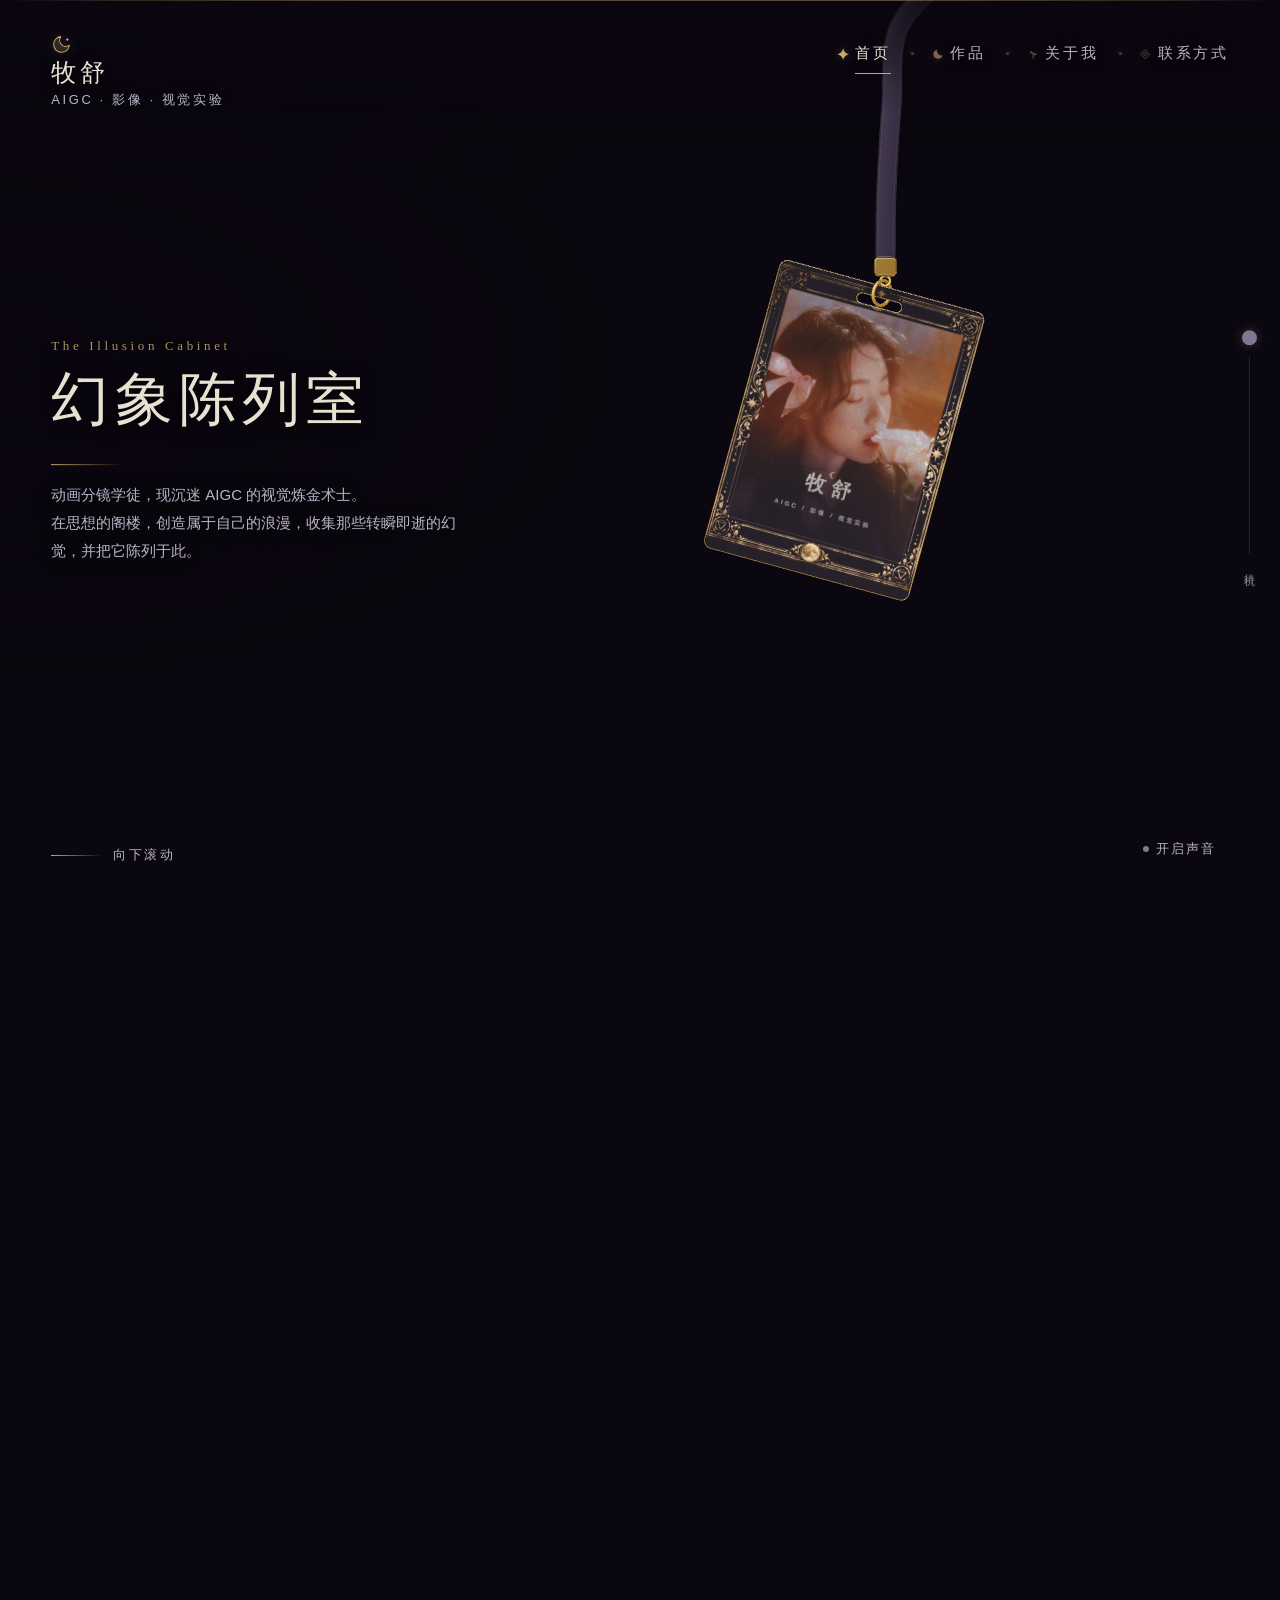
==== index.html @ 07f7e0b8 "牧舒的捕梦阁楼 · 灵感情绪版（深夜暗调）" ====
<!doctype html>
<html lang="zh-CN">
<head>
<meta charset="utf-8" />
<meta name="viewport" content="width=device-width, initial-scale=1, viewport-fit=cover" />
<title>牧舒的捕梦阁楼</title>
<meta name="description" content="牧舒的捕梦阁楼 —— AIGC / 影像 / 视觉实验。九件作品，一只夜里的风铃。" />
<meta name="theme-color" content="#0B0710" />
<meta name="color-scheme" content="dark" />

<link rel="preload" as="video" href="videos/hero/01-idle.mp4" type="video/mp4" />
<link rel="preload" as="video" href="videos/hero/02-rotating.mp4" type="video/mp4" />
<link rel="preload" as="video" href="videos/hero/03-final.mp4" type="video/mp4" />
<link rel="preload" as="image" href="assets/deck/tablecloth-v3.jpg" />

<link rel="stylesheet" href="assets/css/tokens.css" />
<link rel="stylesheet" href="assets/css/base.css" />
<link rel="stylesheet" href="assets/css/lanyard.css" />
<link rel="stylesheet" href="assets/css/hero.css" />
<link rel="stylesheet" href="assets/css/deck.css" />
</head>
<body>

<a class="skip-link" href="#deck">跳到作品</a>

<!-- ══════════════════════════════════════════════════════════
     顶栏 · 固定在所有视图之上（首页 / 作品 / 关于 / 联系 都看得见）
     ══════════════════════════════════════════════════════════ -->
<header class="masthead">
  <a class="masthead__brand" href="#hero">
    <span class="masthead__glyph" aria-hidden="true">
      <svg viewBox="0 0 24 24" width="21" height="21" fill="none" stroke="currentColor" stroke-width="1.15" stroke-linejoin="round">
        <path d="M21 12.79A9 9 0 1 1 11.21 3 7 7 0 0 0 21 12.79z" fill="currentColor" fill-opacity="0.16" />
        <path d="M18.6 4.2l.62 1.58 1.58.62-1.58.62-.62 1.58-.62-1.58-1.58-.62 1.58-.62.62-1.58z" fill="currentColor" stroke="none" />
      </svg>
    </span>
    <span class="masthead__name">牧舒</span>
    <span class="masthead__role">AIGC · 影像 · 视觉实验</span>
  </a>
  <nav class="masthead__nav" aria-label="主导航">
    <a href="#hero" aria-current="page">
      <svg class="masthead__orn" viewBox="0 0 24 24" aria-hidden="true">
        <path d="M12 2.4c.95 4.7 5 8.75 9.7 9.7-4.7.95-8.75 5-9.7 9.7-.95-4.7-5-8.75-9.7-9.7 4.7-.95 8.75-5 9.7-9.7z" fill="currentColor" />
      </svg>
      <span class="masthead__label">首页</span>
    </a>
    <a href="#deck">
      <svg class="masthead__orn" viewBox="0 0 24 24" aria-hidden="true">
        <path d="M20.6 14.3A9 9 0 0 1 9.7 3.4a9 9 0 1 0 10.9 10.9z" fill="currentColor" />
      </svg>
      <span class="masthead__label">作品</span>
    </a>
    <a href="#about">
      <svg class="masthead__orn" viewBox="0 0 24 24" fill="none" stroke="currentColor" stroke-width="1.1" stroke-linecap="round" aria-hidden="true">
        <path d="M12 21.2V9.4" />
        <path d="M12 12.6c0-2.3-1.7-3.8-3.8-4.1" />
        <path d="M12 16.2c0-2.3 1.7-3.8 3.8-4.1" />
        <circle cx="8.2" cy="8.5" r="1.7" />
        <circle cx="15.8" cy="12.1" r="1.7" />
      </svg>
      <span class="masthead__label">关于我</span>
    </a>
    <a href="#contact">
      <svg class="masthead__orn" viewBox="0 0 24 24" fill="none" stroke="currentColor" stroke-width="1.15" stroke-linejoin="round" aria-hidden="true">
        <path d="M12 3.4 20.6 12 12 20.6 3.4 12z" />
        <path d="M12 8.6 15.4 12 12 15.4 8.6 12z" />
      </svg>
      <span class="masthead__label">联系方式</span>
    </a>
  </nav>
</header>

<!-- ══════════════════════════════════════════════════════════
     视图一 · 首页（固定铺满视口）
     三段视频：idle（自动循环）→ rotating（滚轮驱动）→ final（定格）
     定格后交叉淡化进「视图二」，不再下滑。
     ══════════════════════════════════════════════════════════ -->
<div class="hero-track" data-view-hero data-hero-track>
  <section class="hero" id="hero" aria-label="午夜捕梦网">

    <!-- ── 视频层：三段素材常驻 DOM，永不卸载，靠透明度交叉淡化 ── -->
    <div class="hero__media" data-hero-media>
      <video class="hero__layer" data-layer="idle" data-idle="a"
             src="videos/hero/01-idle.mp4"
             muted playsinline preload="auto" disablepictureinpicture></video>
      <video class="hero__layer" data-layer="idle" data-idle="b"
             src="videos/hero/01-idle.mp4"
             muted playsinline preload="auto" disablepictureinpicture></video>
      <video class="hero__layer" data-layer="rotating"
             src="videos/hero/02-rotating.mp4"
             muted playsinline preload="auto" disablepictureinpicture></video>
      <video class="hero__layer" data-layer="final"
             src="videos/hero/03-final.mp4"
             muted playsinline preload="auto" disablepictureinpicture></video>
      <div class="hero__vignette" aria-hidden="true"></div>
    </div>

    <!-- ── 界面层 ── -->
    <div class="hero__ui">

      <!-- 左栏文案（对齐参考图） -->
      <div class="hero__lede">
        <p class="kicker">The Illusion Cabinet</p>
        <h1 class="hero__title">幻象陈列室</h1>
        <p class="hero__rule" aria-hidden="true"></p>
        <p class="hero__sub">
          动画分镜学徒，现沉迷 AIGC 的视觉炼金术士。<br />
          在思想的阁楼，创造属于自己的浪漫，收集那些转瞬即逝的幻觉，并把它陈列于此。
        </p>
      </div>

      <!-- 右侧工作牌：React Bits Lanyard（3D 物理摆动）挂点 -->
      <aside class="lanyard" data-hook="lanyard" aria-label="工作牌">
        <div class="lanyard__stage" data-lanyard-stage></div>
        <div class="lanyard__fallback" data-lanyard-fallback>
          <span class="lanyard__cord" aria-hidden="true"></span>
          <div class="lanyard__card">
            <span class="lanyard__corner lanyard__corner--tl" aria-hidden="true"></span>
            <span class="lanyard__corner lanyard__corner--tr" aria-hidden="true"></span>
            <span class="lanyard__corner lanyard__corner--bl" aria-hidden="true"></span>
            <span class="lanyard__corner lanyard__corner--br" aria-hidden="true"></span>
            <img class="lanyard__photo" src="assets/lanyard/portrait.jpg" alt="牧舒 · 工作牌" />
            <span class="lanyard__badge" aria-hidden="true">☾</span>
            <span class="lanyard__name">牧舒</span>
            <span class="lanyard__role">AIGC / 影像 / 视觉实验</span>
            <span class="lanyard__no" aria-hidden="true">No. 01</span>
          </div>
        </div>
      </aside>

      <!-- 声音开关（默认静音，点击后才发声） -->
      <button class="sound" id="soundToggle" type="button" aria-pressed="false" data-sound>
        <span class="sound__dot" aria-hidden="true"></span>
        <span class="sound__label">开启声音</span>
      </button>

      <!-- 月相进度条：代替普通滚动进度条 -->
      <div class="phase" data-phase-wrap aria-hidden="true">
        <span class="phase__moon" data-phase-moon></span>
        <span class="phase__track"><span class="phase__fill" data-phase-fill></span></span>
        <span class="phase__caption" data-phase-caption>待机</span>
      </div>

      <p class="scroll-cue" data-scroll-cue>
        <span class="scroll-cue__line" aria-hidden="true"></span>
        <span class="scroll-cue__text">向下滚动</span>
      </p>
    </div>
  </section>
</div>

<!-- ══════════════════════════════════════════════════════════
     视图二 · 站点（作品 / 关于 / 联系）
     首页交叉淡化退出后，这里接管滚动；滚轮上滑回不到首页。
     ══════════════════════════════════════════════════════════ -->
<div class="siteview" data-view-site id="siteview">

  <!-- 站点的固定背景：占卜桌布（白金紫）浮在视口最底部，滚动时不跟着走 -->
  <div class="siteview__cloth" aria-hidden="true"></div>

  <!-- 作品区 · 塔罗牌阵 The Tarot Deck -->
  <section class="deck" id="deck" data-hook="tarot-deck">
    <header class="deck__head">
      <p class="kicker">The Tarot Deck</p>
      <h2 class="deck__title">九张牌</h2>
      <p class="deck__lede">
        九件作品，九张牌。点开任意一张，它会翻到正面，全屏放映，旁边是它的来历。
      </p>
    </header>
    <div class="deck__grid" data-deck-grid>
      <p class="deck__loading">正在铺牌…</p>
    </div>
  </section>

  <!-- 关于 / 联系 -->
  <section class="page" id="about">
    <header class="page__head">
      <p class="kicker">03 / About</p>
      <h2 class="page__title">关于我</h2>
      <p class="page__lede">
        我是刘昶红，可以叫我牧舒。动画专业出身，教过一年幼儿园，现在把大部分时间花在 AI 上——尝试使用 AI，表现自己的情绪。
      </p>
    </header>

    <div class="doc">
      <section class="doc__sec">
        <h3 class="doc__h">我在做什么</h3>
        <div class="work">
          <p class="work__title">AI 动画 / 影像</p>
          <p>这个作品集里的九件作品，全部由 AI 生成——写脚本、生成画面、配音、剪辑，都是兴趣之作。写代码、做设计、剪片子，都是自己动手。</p>
        </div>
        <div class="work">
          <p class="work__title">幼教 / 讲故事的</p>
          <p>2025 年 9 月到 2026 年 6 月，在潮州市兰英第一幼儿园见习带班。《笔的三千年演化》就来自那段时间——给小朋友讲《毛笔发展史》时讲着讲着跑偏的那个脑洞。</p>
        </div>
      </section>

      <section class="doc__sec">
        <h3 class="doc__h">一些信条</h3>
        <blockquote class="quote">没有情绪的画面，就像没有灵魂的躯壳。</blockquote>
        <blockquote class="quote">迷恋繁复的细节，现在学着怎么「留白」。</blockquote>
        <blockquote class="quote">像熬魔药一样去孵化想法，像切吐司一样利落地交付。</blockquote>
      </section>

      <section class="doc__sec">
        <h3 class="doc__h">经历</h3>
        <ul class="tl">
          <li>
            <span class="tl__when">2025.09 — 2026.06</span>
            <span class="tl__what">潮州市兰英第一幼儿园 · 见习教师</span>
            <p>带班、备课、做教具；也是《笔的三千年演化》那个脑洞的来源。</p>
          </li>
          <li>
            <span class="tl__when">2024.06 — 至今</span>
            <span class="tl__what">自由创作 · AI 动画 / 影像 / 网页</span>
            <p>用 AI 做动画、影像和网页，这个作品集里的九件作品都是这么来的。</p>
          </li>
          <li>
            <span class="tl__when">2022.10 — 2022.11</span>
            <span class="tl__what">树华美术 · 助教</span>
            <p>带少儿绘画课，第一次意识到「讲清楚」比「画漂亮」难。</p>
          </li>
          <li>
            <span class="tl__when">2020.09 — 2024.06</span>
            <span class="tl__what">广东技术师范大学 · 戏剧与影视学类（动画）本科</span>
            <p>主修剧本与分镜，专业排名前 2%，连续三年奖学金。</p>
          </li>
        </ul>
      </section>

      <section class="doc__sec">
        <h3 class="doc__h">做过的东西</h3>
        <div class="work">
          <p class="work__title">广东传统文化动漫文创项目</p>
          <p>3D 建模 + IP 形象 + 营销方案，从传统纹样一路做到可落地的角色 IP。</p>
        </div>
        <div class="work">
          <p class="work__title">基于深度学习的医疗辅助诊断系统 · UI/UX</p>
          <p>与中山大学眼科医院合作，负责界面与交互设计。获互联网+ 院赛一等奖、校赛金奖、省赛铜奖。</p>
        </div>
      </section>

      <section class="doc__sec">
        <h3 class="doc__h">工具箱</h3>
        <div class="kit">
          <p><b>日常</b> Ps / Ae / Ai / Pr · AI 工具全链路 · 脚本 → 素材 → 剪辑</p>
          <p><b>偶尔</b> Blender · Zbrush · Figma / HTML / CSS</p>
          <p><b>不想承认</b> 灵感来得比我快 · 字体排版 · 咖啡</p>
        </div>
      </section>

      <section class="doc__sec">
        <h3 class="doc__h">证书</h3>
        <p class="doc__p">大学英语四级 · 普通话二级甲等 · 高中美术教师资格证 · C2 驾照 · 志愿服务 104 小时 · 去过 20+ 城市</p>
      </section>
    </div>
  </section>

  <section class="page page--contact" id="contact">
    <header class="page__head">
      <p class="kicker">04 / Contact</p>
      <h2 class="page__title">联系方式</h2>
      <p class="page__lede">有想法、有预算、或者只是想聊聊，都欢迎来信。</p>
    </header>

    <div class="page__cols">
      <div class="page__col">
        <h3>直接联系</h3>
        <p class="contact-line"><b>邮箱</b> <a href="mailto:1034136944@qq.com">1034136944@qq.com</a></p>
        <p class="contact-note">一般 48 小时内回复。</p>
        <p class="contact-line"><b>电话 / 微信</b> 181 **** 4430</p>
        <p class="contact-note">号码打码了——需要的话先邮件或抖音私信我，收到就回。</p>
        <p class="contact-line"><b>所在地</b> 广东 · 潮州 · 可远程，也可当面聊。</p>
      </div>
      <div class="page__col">
        <h3>平台上</h3>
        <div class="qr-row">
          <div class="qr" data-qr tabindex="0" role="button" aria-label="抖音二维码，悬停或点击显示">
            <span class="qr__mark">抖音</span>
            <span class="qr__hint">悬停显示二维码</span>
            <img class="qr__img" src="assets/contact/douyin-qr.jpg" alt="牧舒的抖音二维码" width="844" height="844" />
          </div>
          <p class="qr-row__text">抖音号 <b>62401711439</b><br />私信和邮件都会回。</p>
        </div>
        <h3>可以接的</h3>
        <p>AI 动画 / 影像 · 品牌视觉（标识 / 包装 / 周边）· 网页设计与实现 · 画册与杂志排版 · 交互实验</p>
      </div>
      <div class="page__col">
        <h3>占卜前想知道的</h3>
        <p>你的故事是讲给谁听的？有没有喜欢的参考（或绝对不想看到的雷区）？以及，你的时间和预算范围。</p>
        <h3>常见问题</h3>
        <p>「太小众 / 没人懂怎么办？」——没关系，我做过幼师，最擅长听懂奇奇怪怪的想法。</p>
        <p>「为什么你的作品风格跨度这么大？」——因为我的灵感像个杂货铺。从传统国风到 Y2K 赛博，我都想试试看。不过别担心，它们最后都会被我收进同一个月亮口袋里。</p>
      </div>
    </div>
  </section>

  <footer class="foot">
    <p class="foot__sign">牧舒的捕梦阁楼</p>
    <p class="foot__note">本作品集内的九件作品全部由 AI 生成 / 辅助生成。</p>
  </footer>
</div>

<!-- ══════════════════════════════════════════════════════════
     灯箱：点开卡牌后全屏放映 + 作品档案，装饰全部退场
     ══════════════════════════════════════════════════════════ -->
<div class="lightbox" data-lightbox hidden>
  <button class="lightbox__close" type="button" data-lightbox-close aria-label="关闭">✕</button>
  <figure class="lightbox__stage">
    <div class="lightbox__screen">
      <video class="lightbox__video" data-lightbox-video playsinline controls></video>
    </div>
    <div class="lightbox__info">
      <figcaption class="lightbox__caption">
        <span class="lightbox__no" data-lightbox-no></span>
        <span class="lightbox__name" data-lightbox-name></span>
        <span class="lightbox__meta" data-lightbox-meta></span>
      </figcaption>
      <p class="lightbox__lead" data-lightbox-lead></p>
      <div class="lightbox__detail" data-lightbox-detail></div>
    </div>
  </figure>
</div>

<!-- 数据与脚本 -->
<script src="assets/vendor/three.min.js"></script>
<script src="assets/js/config.js"></script>
<script src="assets/js/works.js"></script>
<script src="assets/js/views.js"></script>
<script src="assets/js/hero.js"></script>
<script src="assets/js/lanyard.js"></script>
<script src="assets/js/deck.js"></script>
<script src="assets/js/main.js"></script>
</body>
</html>
---- assets/css/tokens.css ----
/* ═══════════════════════════════════════════════════════════════
   午夜暗室 · 设计令牌
   来源：whimsigoth-portfolio.md §一 视觉系统
   改颜色 / 字体 / 节奏，只需要动这一个文件
   ═══════════════════════════════════════════════════════════════ */

:root {
  /* ── 基底 ───────────────────────────────────────────── */
  --ink-900: #0B0710;   /* 午夜紫黑 · 全站底色 */
  --ink-850: #120C19;   /* 过渡用深紫 */
  --ink-800: #1A1020;   /* 天鹅绒紫 · 卡片 / 分区底 */
  --ink-700: #241631;   /* 天鹅绒紫（提亮） */
  --ink-moss: #1F2A22;  /* 苔绿 · 首页渐变副色 */
  --ink-wine: #3A1220;  /* 酒红 · 占卜桌布 */

  /* ── 文字 ───────────────────────────────────────────── */
  --text-100: #E8E0D0; /* 月光米白 · 主文字 */
  --text-300: #B9B3C9; /* 银灰 · 次文字 / 描边 */
  --text-500: #7E7891; /* 更暗的银灰 · 辅助 */

  /* ── 装饰 ───────────────────────────────────────────── */
  --gold: #C9A86A;      /* 暗金 · 线稿 / 边框 */
  --gold-dim: rgba(201, 168, 106, 0.28);
  --amethyst: #8C7AC0;  /* 低饱和紫水晶 · 唯一点缀（禁荧光紫） */
  --amethyst-dim: rgba(140, 122, 192, 0.22);

  /* ── 字体 ───────────────────────────────────────────── */
  --font-display: "Optima", "Iowan Old Style", "Palatino Linotype",
                  "Source Han Serif SC", "Noto Serif SC", "Songti SC",
                  "STSong", Georgia, serif;
  --font-body: "Inter", -apple-system, "Segoe UI", "PingFang SC",
               "Microsoft YaHei", "Hiragino Sans GB", sans-serif;
  --font-num: "Cormorant Garamond", "Times New Roman", "Songti SC", serif;

  /* ── 导航专用字体（复古宋体） ─────────────────────────────
     优先「霞鹜文楷」（装了就自动生效），本机没有就退到
     华文中宋 → 宋体这一类明朝体，避开现代网页的无衬线感。
     换机器也不怕：Windows 有宋体，macOS 有 Songti SC，
     Linux 有 Noto Serif SC / Source Han Serif。 */
  --font-nav: "LXGW WenKai", "霞鹜文楷", "LXGW WenKai Screen",
              "STZhongsong", "华文中宋", "FandolSong", "Source Han Serif SC",
              "Noto Serif SC", "STSong", "华文宋体", "Songti SC",
              "SimSun", "宋体", serif;

  /* ── 节奏 ───────────────────────────────────────────── */
  --step--1: 0.8125rem;
  --step-0: 0.9375rem;
  --step-1: 1.0625rem;
  --step-2: 1.375rem;
  --step-3: 2rem;
  --step-4: 3rem;

  --gutter: clamp(1.25rem, 4vw, 3.5rem);
  --measure: 62ch;

  /* ── 动效 ───────────────────────────────────────────── */
  --ease-out: cubic-bezier(0.16, 0.84, 0.44, 1);
  --ease-soft: cubic-bezier(0.4, 0, 0.2, 1);
  --dur-slow: 0.4s;   /* 烛光提亮 */
  --dur-mid: 0.25s;
  --dur-fast: 0.15s;

  /* ── 层级 ───────────────────────────────────────────── */
  --z-media: 0;
  --z-ui: 10;
  --z-deck: 20;
  --z-hero: 25;        /* 首页固定层（压住站点层） */
  --z-masthead: 40;    /* 顶栏（压住所有视图） */
  --z-lightbox: 60;
}

/* 减少动效偏好：把所有过渡压到接近 0 */
@media (prefers-reduced-motion: reduce) {
  :root {
    --dur-slow: 0.01s;
    --dur-mid: 0.01s;
    --dur-fast: 0.01s;
  }
}
---- assets/css/base.css ----
/* ═══════════════════════════════════════════════════════════════
   基础层：重置 · 版式 · 通用组件
   ═══════════════════════════════════════════════════════════════ */

*, *::before, *::after { box-sizing: border-box; }

html {
  scroll-behavior: auto;           /* 滚动由脚本接管，别让浏览器再插一脚 */
  background: var(--ink-900);
}

body {
  margin: 0;
  min-height: 100vh;
  font-family: var(--font-body);
  font-size: var(--step-0);
  line-height: 1.72;
  color: var(--text-100);
  background:
    radial-gradient(120% 80% at 18% 8%,  rgba(31, 42, 34, 0.55) 0%, transparent 58%),
    radial-gradient(90% 70% at 82% 92%,  rgba(58, 18, 32, 0.42) 0%, transparent 62%),
    linear-gradient(168deg, var(--ink-900) 0%, #0d0a15 46%, var(--ink-moss) 100%);
  background-attachment: fixed;
  -webkit-font-smoothing: antialiased;
  text-rendering: optimizeLegibility;
  overflow-x: hidden;
}

/* 隐藏默认滚动条，但保留滚动能力 */
html { scrollbar-width: none; -ms-overflow-style: none; }
html::-webkit-scrollbar { width: 0; height: 0; }

/* ── 视图切换：首页视图锁住页面滚动 ──────────────────────
   首页是固定的全屏视频层，滚轮不滚页面，而是喂给视频进度；
   进入站点视图后解锁，页面恢复正常滚动。 */
html.is-view-hero { overflow: hidden; }

/* ── 视图二：站点层（作品 / 关于 / 联系） ──────────────── */
.siteview {
  position: relative;
  z-index: var(--z-deck);
  opacity: 0;
  visibility: visible;
  pointer-events: none;
  transition:
    opacity var(--view-fade, 900ms) var(--ease-soft),
    visibility 0s linear var(--view-fade, 900ms);
}
.siteview.is-visible {
  opacity: 1;
  pointer-events: auto;
  transition:
    opacity var(--view-fade, 900ms) var(--ease-soft),
    visibility 0s linear 0s;
}

/* ── 站点层背景：占卜桌布（固定在视口底部，滚动时不跟着走） ──
   作品 / 关于我 / 联系方式 三页共用这一张桌布。

   为什么 position:fixed 仍然是「相对视口」：
   .siteview 只做了 opacity 淡入（没有 transform / filter / perspective），
   所以不会生成包含块，fixed 子元素照旧钉在视口上。

   为什么 z-index 0 就够：
   .deck / .page / .foot 都是 position:relative + z-index:20（--z-deck），
   天然盖在这张 z-index:0 的桌布上面。 */
.siteview__cloth {
  position: fixed;
  left: 0; right: 0; bottom: 0;
  height: 100vh;
  z-index: 0;
  pointer-events: none;
  background: url("../deck/tablecloth-v3.jpg") center bottom / 100% auto no-repeat;
  opacity: 0.30;
}
/* 遮罩：上缘淡出融进页面底色，中段留出桌布，下缘压暗保住页脚可读性 */
.siteview__cloth::after {
  content: "";
  position: absolute;
  inset: 0;
  background: linear-gradient(to bottom,
    rgba(11, 7, 16, 0.96) 0%,
    rgba(11, 7, 16, 0.52) 22%,
    rgba(11, 7, 16, 0.62) 62%,
    rgba(11, 7, 16, 0.92) 100%);
}
/* 窄屏：桌布铺满高度（居中裁切），不然只剩窄窄一条 */
@media (max-width: 760px) {
  .siteview__cloth {
    background-size: auto 100%;
    opacity: 0.26;
  }
}

h1, h2, h3, h4 {
  font-family: var(--font-display);
  font-weight: 500;
  line-height: 1.25;
  letter-spacing: 0.01em;
  margin: 0;
}

p { margin: 0 0 1em; }
p:last-child { margin-bottom: 0; }

a { color: var(--text-100); text-decoration: none; }
img, video { display: block; max-width: 100%; }
button { font: inherit; color: inherit; }

::selection { background: var(--amethyst); color: var(--ink-900); }

:focus-visible {
  outline: 1px solid var(--gold);
  outline-offset: 3px;
}

.skip-link {
  position: fixed;
  top: -100px; left: 1rem;
  z-index: 100;
  padding: 0.6rem 1rem;
  background: var(--ink-800);
  border: 1px solid var(--gold-dim);
  color: var(--text-100);
  transition: top var(--dur-mid) var(--ease-out);
}
.skip-link:focus { top: 1rem; }

/* ── 小字标签 ─────────────────────────────────────────── */
.kicker {
  margin: 0 0 0.9em;
  font-family: var(--font-num);
  font-size: var(--step--1);
  letter-spacing: 0.34em;
  text-transform: uppercase;
  color: var(--gold);
  opacity: 0.85;
}

/* ── 通用页面段落（关于 / 联系） ───────────────────────── */
.page {
  position: relative;
  z-index: var(--z-deck);
  padding: clamp(4rem, 10vw, 8rem) var(--gutter);
  border-top: 1px solid var(--gold-dim);
  scroll-margin-top: 4.5rem;
}

.page__head { max-width: 46rem; margin-bottom: clamp(2rem, 5vw, 3.5rem); }
.page__title { font-size: var(--step-3); margin-bottom: 0.5em; }
.page__lede {
  font-size: var(--step-1);
  color: var(--text-300);
  max-width: var(--measure);
}

/* ═══════════════════════════════════════════════════════════════
   单栏文档流（关于 / 联系方式）
   结构沿用 vault 里 Obsidian 原版的「单栏 + 分隔线 + 卡片」，
   配色仍然是午夜暗室这一套（暗金 / 天鹅绒紫 / 月光米白）。
   ═══════════════════════════════════════════════════════════════ */
.doc { max-width: 52rem; }

.doc__sec + .doc__sec {
  margin-top: clamp(2.4rem, 6vw, 3.4rem);
  padding-top: clamp(2.4rem, 6vw, 3.4rem);
  border-top: 1px solid var(--gold-dim);
}
.doc__h {
  font-size: var(--step-2);
  color: var(--text-100);
  letter-spacing: 0.05em;
  margin-bottom: 1.1em;
}
.doc__p { color: var(--text-300); max-width: var(--measure); }

/* 信息卡：左边一道暗金，底色微微提亮 */
.work {
  margin: 0 0 1rem;
  padding: 1.05rem 1.35rem 1.1rem;
  background: linear-gradient(135deg, rgba(36, 22, 49, 0.7), rgba(26, 16, 32, 0.24));
  border: 1px solid rgba(201, 168, 106, 0.15);
  border-left: 2px solid var(--gold);
  border-radius: 4px 14px 14px 4px;
  transition:
    border-color var(--dur-mid) var(--ease-out),
    transform var(--dur-mid) var(--ease-out);
}
.work:hover {
  border-color: rgba(201, 168, 106, 0.32);
  transform: translateY(-2px);
}
.work__title {
  font-family: var(--font-display);
  font-size: var(--step-1);
  color: var(--text-100);
  margin-bottom: 0.45em;
}
.work p { color: var(--text-300); max-width: var(--measure); }

/* 引语：左侧一道紫水晶竖线 + 渐隐底 */
.quote {
  margin: 0 0 0.9rem;
  padding: 0.2rem 0 0.2rem 1.15rem;
  border-left: 2px solid var(--amethyst);
  background: linear-gradient(90deg, rgba(140, 122, 192, 0.1), transparent 72%);
  border-radius: 0 12px 12px 0;
  font-family: var(--font-display);
  font-size: var(--step-1);
  line-height: 1.8;
  color: var(--text-100);
}

/* 时间线 */
.tl { list-style: none; margin: 0; padding: 0; }
.tl li {
  position: relative;
  padding: 0 0 1.3rem 1.55rem;
  border-left: 1px solid var(--gold-dim);
}
.tl li:last-child { border-left-color: transparent; padding-bottom: 0; }
.tl li::before {
  content: "";
  position: absolute;
  left: -4.5px;
  top: 0.6em;
  width: 8px;
  height: 8px;
  border-radius: 50%;
  background: var(--gold);
  box-shadow: 0 0 10px rgba(201, 168, 106, 0.55);
}
.tl__when {
  display: block;
  font-family: var(--font-num);
  font-size: var(--step--1);
  letter-spacing: 0.14em;
  color: var(--gold);
}
.tl__what {
  display: block;
  margin-top: 0.15em;
  font-size: var(--step-1);
  color: var(--text-100);
}
.tl p { margin: 0.35em 0 0; color: var(--text-300); max-width: var(--measure); }

/* 工具箱 */
.kit { display: grid; gap: 0.5rem; }
.kit p { margin: 0; color: var(--text-300); font-size: var(--step--1); }
.kit b {
  display: inline-block;
  min-width: 4.6em;
  margin-right: 0.7em;
  color: var(--amethyst);
  font-weight: 500;
}

/* ═══════════════════════════════════════════════════════════════
   联系方式：紧凑三栏（旧版布局）
   自适应两/三栏 + 暗金小标题，密度高，一屏就能看完。
   ═══════════════════════════════════════════════════════════════ */
.page__cols {
  display: grid;
  gap: clamp(1.75rem, 4vw, 3.5rem);
  grid-template-columns: repeat(auto-fit, minmax(15rem, 1fr));
  max-width: 76rem;
}
.page__col h3 {
  font-size: var(--step-1);
  color: var(--gold);
  margin-bottom: 0.7em;
  padding-bottom: 0.45em;
  border-bottom: 1px solid var(--gold-dim);
}
.page__col h3 + h3 { margin-top: 1.8em; }
.page__col p { color: var(--text-300); max-width: var(--measure); }

.contact-note {
  margin: -0.4em 0 1.1em;
  color: var(--text-500);
  font-size: var(--step--1);
}
.contact-line { margin-bottom: 0.9em; }
.contact-line b {
  display: inline-block;
  min-width: 6.2em;
  color: var(--gold);
  font-weight: 500;
}
.contact-line a { border-bottom: 1px solid var(--gold-dim); transition: border-color var(--dur-fast); }
.contact-line a:hover { border-bottom-color: var(--gold); }

/* 抖音二维码贴着抖音号排，省地方 */
.qr-row {
  display: flex;
  align-items: center;
  gap: 1rem;
  margin: 0 0 1.2em;
}
.qr-row__text {
  margin: 0;
  color: var(--text-300);
  font-size: var(--step--1);
  line-height: 1.8;
}
.qr-row__text b { color: var(--gold); font-weight: 500; }
.page--contact .qr { width: clamp(6.5rem, 13vw, 8rem); margin: 0; }

/* ── 抖音二维码（悬停显示） ────────────────────────────── */
.qr {
  position: relative;
  display: inline-grid;
  place-items: center;
  width: clamp(8.5rem, 16vw, 11rem);
  aspect-ratio: 1;
  margin: 0 0 1.1rem;
  border: 1px solid var(--gold-dim);
  border-radius: 16px;
  background:
    radial-gradient(circle at 50% 42%, rgba(201, 168, 106, 0.12), transparent 68%),
    var(--ink-800);
  color: var(--text-300);
  cursor: pointer;
  overflow: hidden;
  transition:
    border-color var(--dur-mid) var(--ease-out),
    box-shadow var(--dur-mid) var(--ease-out),
    transform var(--dur-mid) var(--ease-out);
}
.qr:hover, .qr:focus-visible, .qr.is-open {
  border-color: var(--gold);
  transform: scale(1.03);
  box-shadow:
    0 18px 44px -22px rgba(0, 0, 0, 0.9),
    0 0 26px -12px rgba(201, 168, 106, 0.55);
}
.qr__mark {
  font-family: var(--font-display);
  font-size: var(--step-1);
  letter-spacing: 0.3em;
  text-indent: 0.3em;
  color: var(--gold);
  transition: opacity var(--dur-mid) var(--ease-out);
}
.qr__hint {
  position: absolute;
  bottom: 0.7rem;
  font-size: 0.68rem;
  letter-spacing: 0.16em;
  color: var(--text-500);
  transition: opacity var(--dur-mid) var(--ease-out);
}
.qr__img {
  position: absolute;
  inset: 0;
  width: 100%;
  height: 100%;
  object-fit: cover;
  border-radius: 15px;
  opacity: 0;
  transform: scale(0.92);
  box-shadow: 0 0 0 1px rgba(201, 168, 106, 0.4), 0 10px 30px -12px rgba(0, 0, 0, 0.9);
  transition:
    opacity var(--dur-mid) var(--ease-out),
    transform var(--dur-mid) var(--ease-out);
}
.qr:hover .qr__img, .qr:focus-visible .qr__img, .qr.is-open .qr__img {
  opacity: 1;
  transform: scale(1);
}
.qr:hover .qr__mark, .qr:focus-visible .qr__mark, .qr.is-open .qr__mark,
.qr:hover .qr__hint, .qr:focus-visible .qr__hint, .qr.is-open .qr__hint {
  opacity: 0;
}
/* 触屏没有 hover，直接常显 */
@media (hover: none) {
  .qr__img { opacity: 1; transform: none; }
  .qr__mark, .qr__hint { opacity: 0; }
}

/* ── 页脚 ─────────────────────────────────────────────── */
.foot {
  position: relative;
  z-index: var(--z-deck);
  padding: 3rem var(--gutter) 4rem;
  border-top: 1px solid var(--gold-dim);
  color: var(--text-500);
  font-size: var(--step--1);
}
.foot__sign {
  font-family: var(--font-display);
  letter-spacing: 0.2em;
  color: var(--text-300);
}

@media (max-width: 640px) {
  .doc { max-width: none; }
  .page__cols { grid-template-columns: 1fr; }
  .qr { width: clamp(7.5rem, 40vw, 9.5rem); }
  .page--contact .qr { width: clamp(7rem, 34vw, 9rem); }
}
---- assets/css/lanyard.css ----
/* ═══════════════════════════════════════════════════════════════
   Lanyard 组件样式（来自 React Bits 原组件）
   ═══════════════════════════════════════════════════════════════ */

.lanyard {
  position: relative;
  width: 100%;
  height: 100%;
  overflow: hidden;
}

.lanyard-canvas {
  display: block;
  width: 100%;
  height: 100%;
}
---- assets/css/hero.css ----
/* ═══════════════════════════════════════════════════════════════
   首页 · 午夜捕梦网
   视频铺满视口（object-fit: cover），UI 只占角落，不压画面中心
   首页是「视图一」：固定铺满视口的全屏层，退场时交叉淡化。
   ═══════════════════════════════════════════════════════════════ */

/* ── 视图一：固定全屏层 ─────────────────────────────────── */
.hero-track {
  position: fixed;
  inset: 0;
  z-index: var(--z-hero);
  opacity: 1;
  visibility: visible;
  transition:
    opacity var(--view-fade, 900ms) var(--ease-soft),
    visibility 0s linear 0s;
}
/* 退出：淡出的同时，visibility 延后到淡化结束再关掉 */
.hero-track.is-leaving {
  opacity: 0;
  visibility: hidden;
  pointer-events: none;
  transition:
    opacity var(--view-fade, 900ms) var(--ease-soft),
    visibility 0s linear var(--view-fade, 900ms);
}

.hero {
  position: absolute;
  inset: 0;
  overflow: hidden;
  background: var(--ink-900);
}

/* ── 视频层 ───────────────────────────────────────────── */
.hero__media {
  position: absolute;
  inset: 0;
  z-index: var(--z-media);
}

.hero__layer {
  position: absolute;
  inset: 0;
  width: 100%;
  height: 100%;
  object-fit: cover;          /* 铺满视口，不拉伸 */
  object-position: center;
  opacity: 0;
  will-change: opacity;
  transform: translateZ(0);
  backface-visibility: hidden;
  pointer-events: none;
}

/* 极轻的角落压暗，仅为让角落文字读得清；透明度远低于任何遮罩 */
.hero__vignette {
  position: absolute;
  inset: 0;
  pointer-events: none;
  background:
    radial-gradient(120% 90% at 0% 40%, rgba(11, 7, 16, 0.55) 0%, transparent 46%),
    linear-gradient(to bottom, rgba(11, 7, 16, 0.32) 0%, transparent 22%);
  opacity: 0.9;
}
.hero--bare .hero__vignette { display: none; }

/* ── 界面层 ───────────────────────────────────────────── */
.hero__ui {
  position: absolute;
  inset: 0;
  z-index: var(--z-ui);
  pointer-events: none;
  font-family: var(--font-display);
}
.hero__ui > * { pointer-events: auto; }

/* 顶部：站名 + 导航（固定在所有视图之上） */
.masthead {
  position: fixed;
  top: 0; left: 0; right: 0;
  z-index: var(--z-masthead);   /* 压在工作牌画布之上，导航始终可点 */
  display: flex;
  align-items: flex-start;
  justify-content: space-between;
  gap: 1.5rem;
  padding: clamp(1.1rem, 3vw, 2.1rem) var(--gutter);
  pointer-events: none;
}
.masthead > * { pointer-events: auto; }

/* 悬浮压底：站点内容从导航下面滚过时，导航文字依然清楚 */
.masthead::after {
  content: "";
  position: absolute;
  top: 0; left: 0; right: 0;
  height: 7rem;
  background: linear-gradient(to bottom,
    rgba(11, 7, 16, 0.74) 0%,
    rgba(11, 7, 16, 0.46) 38%,
    rgba(11, 7, 16, 0) 100%);
  pointer-events: none;
  z-index: -1;
}

/* 顶部细线：一道暗金细线，两端淡出 */
.masthead::before {
  content: "";
  position: absolute;
  top: 0; left: 0; right: 0;
  height: 1px;
  background: linear-gradient(to right,
    transparent 0%,
    rgba(201, 168, 106, 0.18) 8%,
    rgba(201, 168, 106, 0.42) 30%,
    rgba(201, 168, 106, 0.42) 70%,
    rgba(201, 168, 106, 0.18) 92%,
    transparent 100%);
  pointer-events: none;
}

.masthead__brand {
  display: grid;
  gap: 0.15em;
  color: var(--text-100);
  text-shadow: 0 1px 14px rgba(0, 0, 0, 0.85);
}
/* 月相 Logo */
.masthead__glyph {
  display: block;
  line-height: 0;
  color: var(--gold);
  margin-bottom: 0.15em;
  filter: drop-shadow(0 0 6px rgba(201, 168, 106, 0.35));
}
.masthead__glyph svg { display: block; }
.masthead__name {
  font-size: clamp(1.1rem, 2.2vw, 1.55rem);
  letter-spacing: 0.16em;
  line-height: 1.1;
}
.masthead__role {
  font-family: var(--font-body);
  font-size: var(--step--1);
  letter-spacing: 0.2em;
  color: var(--text-300);
}

/* ── 导航 ───────────────────────────────────────────────
   复古宋体（霞鹜文楷 → 华文中宋 → 宋体）+ 文字旁的小符号
   + 项与项之间极弱的发光圆点。 */
.masthead__nav {
  --nav-gap: clamp(1.4rem, 3.2vw, 2.7rem);
  display: flex;
  align-items: center;
  gap: var(--nav-gap);
  font-family: var(--font-nav);
  font-size: var(--step-0);
  letter-spacing: 0.18em;
  padding-top: 0.5em;
}
.masthead__nav a {
  position: relative;
  display: inline-flex;
  align-items: center;
  gap: 0.42em;
  color: var(--text-300);
  text-shadow: 0 1px 12px rgba(0, 0, 0, 0.8);
  transition: color var(--dur-slow) var(--ease-out);
}
/* 文字旁的小符号：四芒星 / 月相 / 藤蔓 / 菱形 */
.masthead__orn {
  width: 0.82em;
  height: 0.82em;
  flex: none;
  color: var(--gold);
  opacity: 0.6;
  filter: drop-shadow(0 0 4px rgba(201, 168, 106, 0.35));
  transition: opacity var(--dur-slow) var(--ease-out),
              transform var(--dur-slow) var(--ease-out);
}
.masthead__nav a:hover .masthead__orn,
.masthead__nav a[aria-current="page"] .masthead__orn {
  opacity: 1;
  transform: scale(1.14);
}
/* 项与项之间：极弱的发光小圆点 */
.masthead__nav a + a::before {
  content: "";
  position: absolute;
  left: calc(var(--nav-gap) / -2);
  top: 50%;
  width: 3px;
  height: 3px;
  margin-top: -1.5px;
  border-radius: 50%;
  background: var(--gold);
  opacity: 0.32;
  box-shadow: 0 0 6px 1px rgba(201, 168, 106, 0.5);
}
/* 下划线只压在文字下面，不压装饰 */
.masthead__label {
  position: relative;
  display: inline-block;
}
.masthead__label::after {
  content: "";
  position: absolute;
  left: 0; right: 0; bottom: -0.45em;
  height: 1px;
  background: var(--gold);
  transform: scaleX(0);
  transform-origin: left;
  transition: transform var(--dur-slow) var(--ease-out);
}
.masthead__nav a:hover,
.masthead__nav a[aria-current="page"] { color: var(--text-100); }
.masthead__nav a:hover .masthead__label::after,
.masthead__nav a[aria-current="page"] .masthead__label::after { transform: scaleX(1); }

/* 左栏文案（对齐参考图：站名 → 英文小标 → 大标题 → 简介） */
.hero__lede {
  position: absolute;
  left: var(--gutter);
  top: 50%;
  transform: translateY(-50%);
  max-width: min(26rem, 40vw);
  text-shadow: 0 2px 20px rgba(0, 0, 0, 0.9);
}
.hero__lede .kicker {
  font-family: var(--font-num);
  font-size: var(--step--1);
  letter-spacing: 0.28em;
  color: var(--gold);
  text-transform: none;
  margin-bottom: 0.8em;
}
.hero__title {
  font-size: clamp(2.1rem, 5.2vw, 3.6rem);
  letter-spacing: 0.1em;
  line-height: 1.12;
  margin-bottom: 0.55em;
}
.hero__rule {
  width: 4.5rem;
  height: 1px;
  margin: 0 0 1.1em;
  background: linear-gradient(to right, var(--gold), transparent);
}
.hero__sub {
  font-family: var(--font-body);
  font-size: var(--step-0);
  color: var(--text-300);
  line-height: 1.85;
  margin-bottom: 1.6em;
}

/* 右侧工作牌 —— React Bits Lanyard（3D 物理摆动）
   画布就是 WebGL 的渲染视口：超出相机视锥的牌面**根本不会渲染**，
   所以「能拖多远」由「画布宽」和「牌面占画布的比例」共同决定。
   这里把画布放宽到 46vw（旧版 23.75vw）、牌面占宽压到 36%（lanyard.js 的 widthFill），
   实测横向活动范围 451 px，旧版只有 103 px —— **4.37 倍**（_dev/lanyard-harness.html 可复现）；
   牌面在屏幕上的**实际尺寸和垂直位置保持不变**（靠 config 的 size 0.437 抵消）。 */
.lanyard {
  --lan-w: clamp(20rem, 46vw, 46rem);
  --lan-r: clamp(1rem, 3vw, 3rem);
  position: absolute;
  top: 0;
  right: var(--lan-r);
  width: var(--lan-w);
  height: 88vh;
  z-index: 1;
}
.lanyard__stage {
  position: absolute;
  inset: 0;
}
/* 3D 挂上后，静态降级版让位 */
.lanyard.is-3d .lanyard__fallback { display: none; }

/* 静态降级版：没有 WebGL、或用 file:// 打开时显示 */
.lanyard__fallback {
  position: absolute;
  inset: 0;
  display: flex;
  flex-direction: column;
  align-items: center;
}
.lanyard__cord {
  width: 1px;
  height: clamp(4rem, 16vh, 10rem);
  background: linear-gradient(to bottom, rgba(201, 168, 106, 0.05), var(--gold-dim));
}
.lanyard__card {
  position: relative;
  width: 100%;
  aspect-ratio: 1.6 / 2.25;
  display: grid;
  align-content: end;
  justify-items: center;
  gap: 0.3em;
  padding: 1.2em 0.8em 1.1em;
  text-align: center;
  overflow: hidden;
  background: linear-gradient(158deg, #241631 0%, var(--ink-800) 52%, #2a1730 100%);
  border: 1px solid var(--gold-dim);
  box-shadow: 0 18px 44px rgba(0, 0, 0, 0.55);
}
.lanyard__photo {
  position: absolute;
  top: 0; left: 0;
  width: 100%;
  height: 68%;
  object-fit: cover;
  object-position: 50% 36%;
}
.lanyard__card::after {
  content: "";
  position: absolute;
  inset: 0;
  pointer-events: none;
  background: linear-gradient(to bottom, rgba(26, 16, 32, 0) 42%, rgba(26, 16, 32, 0.86) 70%, rgba(26, 16, 32, 1) 100%);
}
.lanyard__corner {
  position: absolute;
  z-index: 2;
  width: 11px; height: 11px;
  border: 1px solid var(--gold-dim);
}
.lanyard__corner--tl { top: 6px; left: 6px; border-right: 0; border-bottom: 0; }
.lanyard__corner--tr { top: 6px; right: 6px; border-left: 0; border-bottom: 0; }
.lanyard__corner--bl { bottom: 6px; left: 6px; border-right: 0; border-top: 0; }
.lanyard__corner--br { bottom: 6px; right: 6px; border-left: 0; border-top: 0; }
.lanyard__badge {
  position: relative;
  z-index: 1;
  font-size: 1.25rem;
  color: var(--gold);
  opacity: 0.9;
}
.lanyard__name {
  position: relative;
  z-index: 1;
  font-size: clamp(1.15rem, 1.9vw, 1.5rem);
  letter-spacing: 0.2em;
  color: var(--text-100);
}
.lanyard__role {
  position: relative;
  z-index: 1;
  font-family: var(--font-body);
  font-size: 0.68rem;
  letter-spacing: 0.14em;
  color: var(--text-300);
  line-height: 1.6;
}
.lanyard__no {
  position: relative;
  z-index: 1;
  font-family: var(--font-num);
  font-size: 0.66rem;
  letter-spacing: 0.22em;
  color: var(--gold);
  opacity: 0.7;
  margin-top: 0.5em;
}

/* 声音开关 */
.sound {
  position: absolute;
  right: var(--gutter);
  bottom: clamp(1.1rem, 3vw, 2.1rem);
  z-index: 3;
  display: inline-flex;
  align-items: center;
  gap: 0.55em;
  padding: 0.4em 0.9em;
  background: none;
  border: 1px solid transparent;
  color: var(--text-300);
  font-family: var(--font-body);
  font-size: var(--step--1);
  letter-spacing: 0.16em;
  cursor: pointer;
  transition: color var(--dur-slow) var(--ease-out), border-color var(--dur-slow) var(--ease-out);
}
.sound:hover { color: var(--text-100); border-color: var(--gold-dim); }
.sound__dot {
  width: 6px; height: 6px;
  border-radius: 50%;
  background: var(--text-500);
  box-shadow: 0 0 0 0 rgba(201, 168, 106, 0.4);
  transition: background var(--dur-slow) var(--ease-out);
}
.sound[aria-pressed="true"] { color: var(--text-100); }
.sound[aria-pressed="true"] .sound__dot {
  background: var(--gold);
  animation: soundPulse 2.6s var(--ease-soft) infinite;
}
@keyframes soundPulse {
  0%   { box-shadow: 0 0 0 0 rgba(201, 168, 106, 0.45); }
  70%  { box-shadow: 0 0 0 7px rgba(201, 168, 106, 0); }
  100% { box-shadow: 0 0 0 0 rgba(201, 168, 106, 0); }
}

/* 月相进度条 */
.phase {
  position: absolute;
  right: calc(var(--gutter) * 0.42);
  top: 50%;
  z-index: 3;
  transform: translateY(-50%);
  display: grid;
  justify-items: center;
  gap: 0.7rem;
}
.phase__moon {
  width: 15px; height: 15px;
  border-radius: 50%;
  background: var(--text-500);
  box-shadow: 0 0 12px rgba(232, 224, 208, 0.22);
  transition: background 0.6s var(--ease-out), box-shadow 0.6s var(--ease-out);
}
/* 月相随三段视频切换：新月 → 上弦 → 满月 */
.phase__moon[data-state="idle"] {
  background: var(--ink-900);
  box-shadow: inset -4px 0 0 -1px var(--text-300), 0 0 12px rgba(232, 224, 208, 0.2);
}
.phase__moon[data-state="rotating"] {
  background: linear-gradient(to right, var(--text-100) 50%, transparent 50%);
  box-shadow: 0 0 14px rgba(232, 224, 208, 0.3);
}
.phase__moon[data-state="final"] {
  background: var(--text-100);
  box-shadow: 0 0 18px rgba(232, 224, 208, 0.45);
}
.phase__track {
  position: relative;
  width: 1px;
  height: clamp(7rem, 22vh, 13rem);
  background: rgba(185, 179, 201, 0.16);
}
.phase__fill {
  position: absolute;
  top: 0; left: -1px;
  width: 3px;
  height: 0;
  background: linear-gradient(to bottom, var(--gold), var(--amethyst));
  transition: height 0.12s linear;
}
.phase__caption {
  font-family: var(--font-body);
  font-size: 0.66rem;
  letter-spacing: 0.2em;
  color: var(--text-500);
  writing-mode: vertical-rl;
}

/* 滚动提示 */
.scroll-cue {
  position: absolute;
  left: var(--gutter);
  bottom: clamp(1.1rem, 3vw, 2.1rem);
  margin: 0;
  display: flex;
  align-items: center;
  gap: 0.8em;
  font-family: var(--font-body);
  font-size: var(--step--1);
  letter-spacing: 0.22em;
  color: var(--text-300);
  transition: opacity var(--dur-mid) var(--ease-out);
}
.scroll-cue__line {
  width: 3.2rem;
  height: 1px;
  background: linear-gradient(to right, var(--gold), transparent);
  animation: cueSlide 2.8s var(--ease-soft) infinite;
}
@keyframes cueSlide {
  0%, 100% { transform: translateX(0); opacity: 0.35; }
  50%      { transform: translateX(0.5rem); opacity: 1; }
}
.scroll-cue.is-gone { opacity: 0; pointer-events: none; }

/* ── 移动端：砍掉一半装饰 ─────────────────────────────── */
@media (max-width: 760px) {
  .hero__lede { max-width: min(20rem, 70vw); }
  .hero__sub { display: none; }
  .hero__rule { width: 3rem; }
  .lanyard { right: 0.2rem; width: min(22.5rem, 92vw); height: 96vh; }
  .lanyard__cord { height: 3rem; }
  .lanyard__role, .lanyard__no, .lanyard__badge { display: none; }
  .lanyard__card { padding: 0.8em 0.6em; }
  .lanyard__name { font-size: 1.05rem; }
  .phase { display: none; }
  .masthead__role { display: none; }
  .masthead__nav {
    --nav-gap: 1rem;
    font-size: var(--step--1);
    letter-spacing: 0.12em;
  }
  .masthead__orn { width: 0.72em; height: 0.72em; }
  .hero__vignette {
    background: linear-gradient(to bottom, rgba(11, 7, 16, 0.42) 0%, transparent 30%);
  }
}

/* 窄屏再砍一层：符号藏掉，只留发光小圆点 */
@media (max-width: 560px) {
  .masthead__nav { --nav-gap: 0.8rem; letter-spacing: 0.08em; }
  .masthead__orn { display: none; }
}

@media (max-height: 560px) {
  .hero__lede .kicker, .scroll-cue { display: none; }
  .lanyard { display: none; }
}
---- assets/css/deck.css ----
/* ═══════════════════════════════════════════════════════════════
   作品区 · 塔罗牌阵（骨架）
   铁律：卡内视频/封面占比 ≥ 80%；移动端砍一半装饰；
        灯箱打开时装饰全部退场
   ═══════════════════════════════════════════════════════════════ */

.deck {
  position: relative;
  z-index: var(--z-deck);
  padding: clamp(4rem, 10vw, 8rem) var(--gutter);
  scroll-margin-top: 4.5rem;
  /* 背景改成「固定在视口底部的整幅占卜桌布」（见 base.css 的 .siteview__cloth），
     作品区本身要透明，才透得出那张桌布。 */
  background: none;
  border-top: 1px solid var(--gold-dim);
}

.deck__head { max-width: 44rem; margin-bottom: clamp(2.5rem, 6vw, 4.5rem); }
.deck__title {
  font-size: var(--step-4);
  letter-spacing: 0.12em;
  margin-bottom: 0.4em;
}
.deck__lede { color: var(--text-300); max-width: var(--measure); }

.deck__grid {
  display: grid;
  gap: clamp(1.2rem, 2.6vw, 2.2rem);
  grid-template-columns: repeat(auto-fill, minmax(min(100%, 15rem), 1fr));
}
.deck__loading { color: var(--text-500); letter-spacing: 0.2em; }

/* ── 牌 ───────────────────────────────────────────────── */
.card {
  position: relative;
  display: grid;
  grid-template-rows: auto 1fr auto;   /* 标号 / 画面 / 牌名 */
  background: linear-gradient(170deg, rgba(36, 22, 49, 0.92), rgba(16, 10, 24, 0.94));
  border: 1px solid var(--gold-dim);
  cursor: pointer;
  text-align: left;
  padding: 0;
  overflow: hidden;
  transition:
    transform 0.4s var(--ease-out),
    border-color 0.4s var(--ease-out),
    box-shadow 0.4s var(--ease-out);
}
.card:hover,
.card:focus-visible {
  transform: translateY(-6px);
  border-color: var(--gold);
  box-shadow: 0 22px 50px rgba(0, 0, 0, 0.55), 0 0 0 1px rgba(201, 168, 106, 0.16);
}

.card__no {
  font-family: var(--font-num);
  font-size: var(--step--1);
  letter-spacing: 0.3em;
  color: var(--gold);
  padding: 0.85em 1em 0.5em;
  display: flex;
  justify-content: space-between;
  align-items: baseline;
  gap: 0.8em;
}
.card__no small {
  font-family: var(--font-body);
  font-size: 0.68rem;
  letter-spacing: 0.14em;
  color: var(--text-500);
}

/* 卡内画面：占整卡高度 ≥ 80% */
.card__frame {
  position: relative;
  overflow: hidden;
  background: var(--ink-900);
  aspect-ratio: 4 / 5.4;
}
.card__frame img,
.card__frame video {
  position: absolute;
  inset: 0;
  width: 100%;
  height: 100%;
  object-fit: cover;
}
.card__frame video { opacity: 0; transition: opacity var(--dur-slow) var(--ease-out); }
.card:hover .card__frame video,
.card:focus-visible .card__frame video { opacity: 1; }
.card__frame::after {
  content: "";
  position: absolute;
  inset: 0;
  pointer-events: none;
  background: linear-gradient(to bottom, rgba(11, 7, 16, 0.22), transparent 30%, transparent 70%, rgba(11, 7, 16, 0.5));
}

.card__foot {
  padding: 0.9em 1em 1.1em;
  border-top: 1px solid rgba(201, 168, 106, 0.14);
}
.card__title {
  font-family: var(--font-display);
  font-size: var(--step-1);
  letter-spacing: 0.06em;
  color: var(--text-100);
}
.card__meta {
  font-size: var(--step--1);
  color: var(--text-500);
  letter-spacing: 0.1em;
  margin-top: 0.25em;
}
.card__blurb {
  font-size: var(--step--1);
  color: var(--text-300);
  margin-top: 0.6em;
  line-height: 1.65;
  display: -webkit-box;
  -webkit-line-clamp: 3;
  -webkit-box-orient: vertical;
  overflow: hidden;
}

/* ── 灯箱 ─────────────────────────────────────────────── */
.lightbox {
  position: fixed;
  inset: 0;
  z-index: var(--z-lightbox);
  display: grid;
  place-items: center;
  padding: clamp(1rem, 4vw, 3rem);
  background: rgba(6, 4, 10, 0.96);
  animation: lbFade var(--dur-mid) var(--ease-out);
}
.lightbox[hidden] { display: none; }
@keyframes lbFade { from { opacity: 0; } to { opacity: 1; } }

/* 左：放映；右：作品档案 */
.lightbox__stage {
  margin: 0;
  display: grid;
  grid-template-columns: minmax(0, 1.25fr) minmax(18rem, 0.75fr);
  gap: clamp(1rem, 2.6vw, 2.2rem);
  align-items: start;
  width: min(1560px, 96vw);
  max-height: 94vh;
}
.lightbox__screen { min-width: 0; }
.lightbox__video {
  width: 100%;
  max-height: 82vh;
  background: #000;
  border: 1px solid var(--gold-dim);
}
.lightbox__info {
  min-width: 0;
  max-height: 86vh;
  overflow-y: auto;
  padding-right: 0.6rem;
}
.lightbox__caption {
  display: flex;
  flex-wrap: wrap;
  align-items: baseline;
  gap: 0.8em;
  font-family: var(--font-display);
  color: var(--text-300);
}
.lightbox__no { font-family: var(--font-num); color: var(--gold); letter-spacing: 0.24em; }
.lightbox__name { font-size: var(--step-1); color: var(--text-100); }
.lightbox__meta { font-family: var(--font-body); font-size: var(--step--1); color: var(--text-500); }

/* 作品档案：一句话 + 背景 / 做法 / 反思 */
.lightbox__lead {
  margin: 1em 0 1.6em;
  padding-left: 0.95em;
  border-left: 1px solid var(--gold-dim);
  font-family: var(--font-display);
  font-size: var(--step-1);
  line-height: 1.7;
  color: var(--text-100);
}
.lightbox__lead:empty { display: none; }

.dblock { margin-bottom: 1.6em; }
.dblock:last-child { margin-bottom: 0; }
.dblock h4 {
  font-family: var(--font-num);
  font-size: var(--step--1);
  letter-spacing: 0.3em;
  color: var(--gold);
  margin: 0 0 0.75em;
  padding-bottom: 0.4em;
  border-bottom: 1px solid rgba(201, 168, 106, 0.16);
}
.dblock p {
  color: var(--text-300);
  font-size: var(--step--1);
  line-height: 1.9;
}
.dblock ul { margin: 0; padding-left: 1.15em; }
.dblock li {
  color: var(--text-300);
  font-size: var(--step--1);
  line-height: 1.9;
  margin-bottom: 0.5em;
}
.dblock li::marker { color: var(--gold); }

.lightbox__close {
  position: absolute;
  top: clamp(0.8rem, 2.5vw, 1.6rem);
  right: clamp(0.8rem, 2.5vw, 1.6rem);
  width: 2.6rem; height: 2.6rem;
  border: 1px solid var(--gold-dim);
  background: none;
  color: var(--text-300);
  cursor: pointer;
  font-size: 1rem;
  transition: color var(--dur-fast), border-color var(--dur-fast);
}
.lightbox__close:hover { color: var(--text-100); border-color: var(--gold); }

/* 灯箱打开时，全站装饰退场 */
body.is-lightbox-open .masthead,
body.is-lightbox-open .lanyard,
body.is-lightbox-open .phase,
body.is-lightbox-open .sound,
body.is-lightbox-open .scroll-cue { opacity: 0; pointer-events: none; }

@media (max-width: 980px) {
  .lightbox__stage {
    grid-template-columns: 1fr;
    max-height: 92vh;
    overflow-y: auto;
  }
  .lightbox__info { max-height: none; overflow: visible; padding-right: 0; }
  .lightbox__video { max-height: 54vh; }
}

@media (max-width: 760px) {
  .deck { padding-top: 5.5rem; }
  .deck__grid { grid-template-columns: repeat(auto-fill, minmax(min(100%, 11rem), 1fr)); }
  .card__blurb { display: none; }
  .card__no { padding: 0.6em 0.75em 0.4em; }
  .card__foot { padding: 0.7em 0.75em 0.9em; }
  .card__frame { aspect-ratio: 4 / 5; }
}
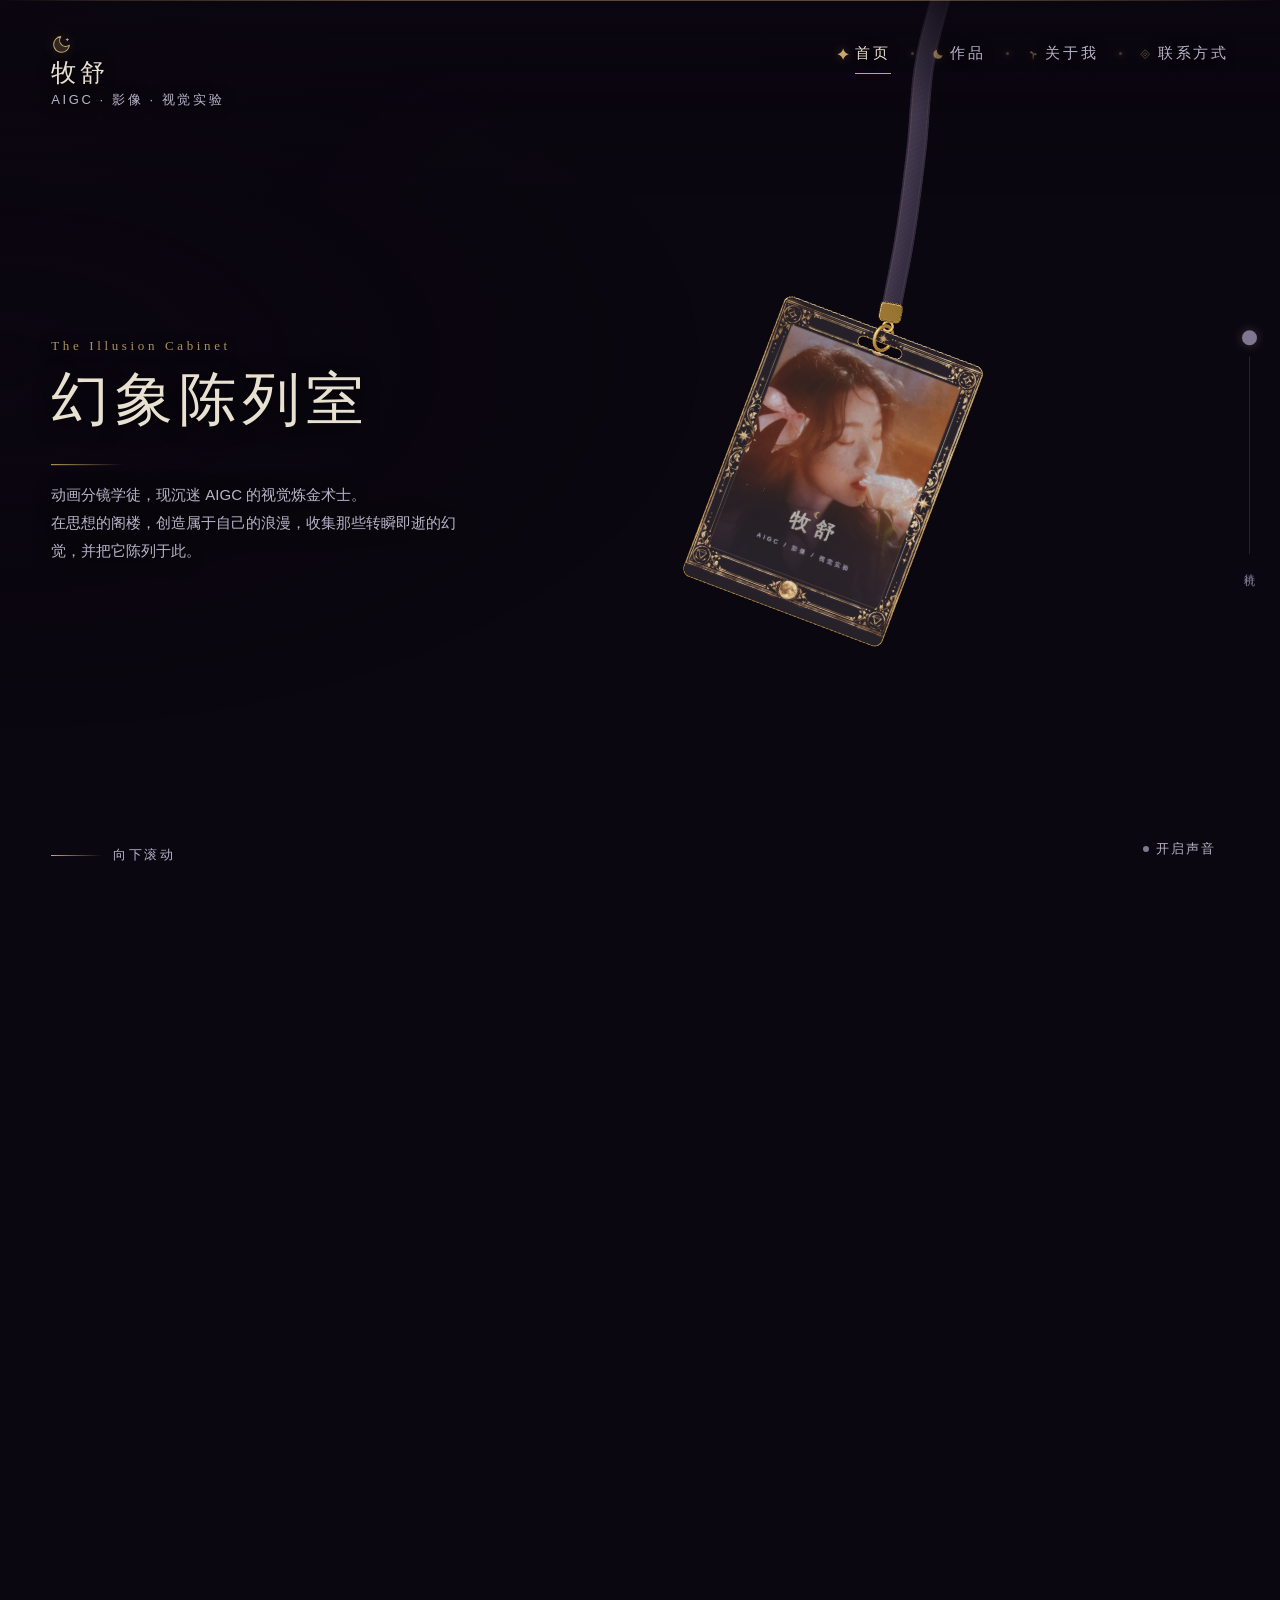
==== commit 431fa6e7: "开屏加载动画：照片降优先级+懒加载，3D 贴图并行预载，1.5s 缓冲 / 5s 保底" ====
--- a/index.html
+++ b/index.html
@@ -1,5 +1,5 @@
 <!doctype html>
-<html lang="zh-CN">
+<html lang="zh-CN" class="is-preloading">
 <head>
 <meta charset="utf-8" />
 <meta name="viewport" content="width=device-width, initial-scale=1, viewport-fit=cover" />
@@ -18,8 +18,140 @@
 <link rel="stylesheet" href="assets/css/lanyard.css" />
 <link rel="stylesheet" href="assets/css/hero.css" />
 <link rel="stylesheet" href="assets/css/deck.css" />
+
+<!-- ══════════════════════════════════════════════════════════
+     开屏加载动画（Preloader）· 内联关键样式
+     ───────────────────────────────────────────────────────────
+     为什么内联：开屏必须**立刻**铺满屏幕，不能等外链样式表 ——
+     否则先白一下再冒出来，反而更突兀。颜色写成字面量
+     （对应 tokens.css 里的同名变量），因为 tokens.css 是外链，
+     等它到了 var() 才生效，这里不能等。
+     ══════════════════════════════════════════════════════════ -->
+<style>
+.preloader {
+  position: fixed;
+  inset: 0;
+  z-index: 90;
+  display: flex;
+  flex-direction: column;
+  align-items: center;
+  justify-content: center;
+  gap: 1.1rem;
+  padding: 2rem 1.5rem;
+  background: radial-gradient(128% 92% at 50% 16%, #171029 0%, #0B0710 56%, #07040B 100%);
+  color: #B9B3C9;
+  font-family: "Optima", "Iowan Old Style", "Source Han Serif SC", "Noto Serif SC", "Songti SC", Georgia, serif;
+  transition: opacity .7s cubic-bezier(.4, 0, .2, 1), visibility .7s linear;
+}
+.preloader.is-leaving { opacity: 0; visibility: hidden; pointer-events: none; }
+
+/* 星光：几个点，缓慢明灭 */
+.preloader__sky {
+  position: absolute;
+  inset: 0;
+  pointer-events: none;
+  background-image:
+    radial-gradient(1.6px 1.6px at 16% 24%, rgba(232, 224, 208, .9), transparent 60%),
+    radial-gradient(1.1px 1.1px at 71% 13%, rgba(201, 168, 106, .85), transparent 60%),
+    radial-gradient(1.3px 1.3px at 83% 42%, rgba(232, 224, 208, .55), transparent 60%),
+    radial-gradient(1px 1px at 38% 72%, rgba(140, 122, 192, .8), transparent 60%),
+    radial-gradient(1.4px 1.4px at 57% 88%, rgba(232, 224, 208, .5), transparent 60%),
+    radial-gradient(1px 1px at 8% 62%, rgba(201, 168, 106, .6), transparent 60%);
+  animation: ms-preloader-twinkle 4.6s ease-in-out infinite;
+}
+
+/* 月相符号：缓慢旋转（沿用站点的 ☾） */
+.preloader__moon {
+  position: relative;
+  z-index: 1;
+  font-size: clamp(2.6rem, 7vw, 3.6rem);
+  line-height: 1;
+  color: #C9A86A;
+  text-shadow: 0 0 30px rgba(201, 168, 106, .45);
+  animation: ms-preloader-spin 9s linear infinite;
+}
+
+.preloader__title {
+  position: relative;
+  z-index: 1;
+  margin: 0;
+  font-size: clamp(1.05rem, 2.6vw, 1.35rem);
+  font-weight: 500;
+  letter-spacing: .42em;
+  text-indent: .42em;
+  color: #E8E0D0;
+}
+.preloader__sub {
+  position: relative;
+  z-index: 1;
+  margin: 0;
+  font-size: .7rem;
+  letter-spacing: .34em;
+  text-indent: .34em;
+  color: #7E7891;
+  text-transform: uppercase;
+}
+.preloader__status {
+  position: relative;
+  z-index: 1;
+  margin: 0;
+  min-height: 1em;
+  font-size: .68rem;
+  letter-spacing: .2em;
+  color: #7E7891;
+}
+
+/* 进度条：一条暗金细线，随资源加载推进 */
+.preloader__bar {
+  position: relative;
+  z-index: 1;
+  width: min(230px, 54vw);
+  height: 1px;
+  overflow: hidden;
+  background: rgba(201, 168, 106, .18);
+}
+.preloader__bar > span {
+  display: block;
+  width: 0;
+  height: 100%;
+  background: linear-gradient(90deg, rgba(140, 122, 192, .7), #C9A86A);
+  box-shadow: 0 0 10px rgba(201, 168, 106, .55);
+  transition: width .45s cubic-bezier(.16, .84, .44, 1);
+}
+
+@keyframes ms-preloader-spin { from { transform: rotate(0); } to { transform: rotate(360deg); } }
+@keyframes ms-preloader-twinkle { 0%, 100% { opacity: .35; } 50% { opacity: .9; } }
+
+@media (prefers-reduced-motion: reduce) {
+  .preloader__moon, .preloader__sky { animation: none; }
+}
+</style>
+<noscript><style>.preloader { display: none !important; }</style></noscript>
+
+<!-- 保险丝：万一 preloader.js 没跑起来，8 秒后强制撤掉开屏
+     （同时解除滚动锁 —— 只藏遮罩不摘锁，页面会永远滚不动） -->
+<script>
+  window.setTimeout(function () {
+    var p = document.getElementById('preloader');
+    if (p) p.classList.add('is-leaving');
+    document.documentElement.classList.remove('is-preloading');
+  }, 8000);
+</script>
 </head>
 <body>
+
+<!-- ══════════════════════════════════════════════════════════
+     开屏加载动画
+     等 3D 工作牌 + 照片都就位了才淡出（见 assets/js/preloader.js）
+     ══════════════════════════════════════════════════════════ -->
+<div class="preloader" id="preloader" role="status" aria-live="polite">
+  <div class="preloader__sky" aria-hidden="true"></div>
+  <div class="preloader__moon" aria-hidden="true">☾</div>
+  <p class="preloader__title">牧舒的捕梦阁楼</p>
+  <p class="preloader__sub">The Illusion Cabinet</p>
+  <div class="preloader__bar" aria-hidden="true"><span></span></div>
+  <p class="preloader__status">正在唤醒捕梦阁楼</p>
+</div>
 
 <a class="skip-link" href="#deck">跳到作品</a>
 
@@ -119,7 +251,14 @@
             <span class="lanyard__corner lanyard__corner--tr" aria-hidden="true"></span>
             <span class="lanyard__corner lanyard__corner--bl" aria-hidden="true"></span>
             <span class="lanyard__corner lanyard__corner--br" aria-hidden="true"></span>
-            <img class="lanyard__photo" src="assets/lanyard/portrait.jpg" alt="牧舒 · 工作牌" />
+            <!-- 照片：fetchpriority="low" + loading="lazy" ——
+               浏览器默认会把 <img> 当高优先级资源抢先下载，
+               于是「扁平照片」会跑在 3D 牌体前面，视觉上很突兀。
+               降优先级 + 懒加载，让它跟 3D 组件几乎同时出现。
+               （配套改动：.lanyard__fallback 默认 display:none，
+                 否则懒加载不会生效，见 assets/css/hero.css） -->
+          <img class="lanyard__photo" src="assets/lanyard/portrait.jpg" alt="牧舒 · 工作牌"
+               fetchpriority="low" loading="lazy" decoding="async" width="876" height="1170" />
             <span class="lanyard__badge" aria-hidden="true">☾</span>
             <span class="lanyard__name">牧舒</span>
             <span class="lanyard__role">AIGC / 影像 / 视觉实验</span>
@@ -331,5 +470,7 @@
 <script src="assets/js/lanyard.js"></script>
 <script src="assets/js/deck.js"></script>
 <script src="assets/js/main.js"></script>
+<!-- 开屏：放在最后 —— 要等 config.js / main.js 都就位，才拿得到贴图清单和就绪信号 -->
+<script src="assets/js/preloader.js"></script>
 </body>
 </html>
--- a/assets/css/base.css
+++ b/assets/css/base.css
@@ -34,6 +34,9 @@
    首页是固定的全屏视频层，滚轮不滚页面，而是喂给视频进度；
    进入站点视图后解锁，页面恢复正常滚动。 */
 html.is-view-hero { overflow: hidden; }
+
+/* 开屏加载期间锁住滚动（开屏结束后由 preloader.js 摘掉） */
+html.is-preloading { overflow: hidden; }
 
 /* ── 视图二：站点层（作品 / 关于 / 联系） ──────────────── */
 .siteview {
--- a/assets/css/hero.css
+++ b/assets/css/hero.css
@@ -275,17 +275,22 @@
   position: absolute;
   inset: 0;
 }
+/* 静态降级版：默认**藏着**，只有 3D 真的起不来时才顶上来。
+   为什么默认藏着 —— 里面的 <img> 是工作牌照片：只要它还在版面上，
+   浏览器就会立刻把 portrait.jpg 拉下来（display:none 也照样下载），
+   于是「一张扁平的照片」会抢在 three.js + 牌框贴图前面蹦出来，很突兀。
+   藏起来 + 给 img 加 loading="lazy"，这张图才会等到真要用时才下载。 */
+.lanyard__fallback {
+  position: absolute;
+  inset: 0;
+  display: none;
+  flex-direction: column;
+  align-items: center;
+}
+/* 3D 没起来（无 WebGL / file:// / 脚本没加载）→ 静态版顶上 */
+.lanyard.no-3d .lanyard__fallback { display: flex; }
 /* 3D 挂上后，静态降级版让位 */
 .lanyard.is-3d .lanyard__fallback { display: none; }
-
-/* 静态降级版：没有 WebGL、或用 file:// 打开时显示 */
-.lanyard__fallback {
-  position: absolute;
-  inset: 0;
-  display: flex;
-  flex-direction: column;
-  align-items: center;
-}
 .lanyard__cord {
   width: 1px;
   height: clamp(4rem, 16vh, 10rem);
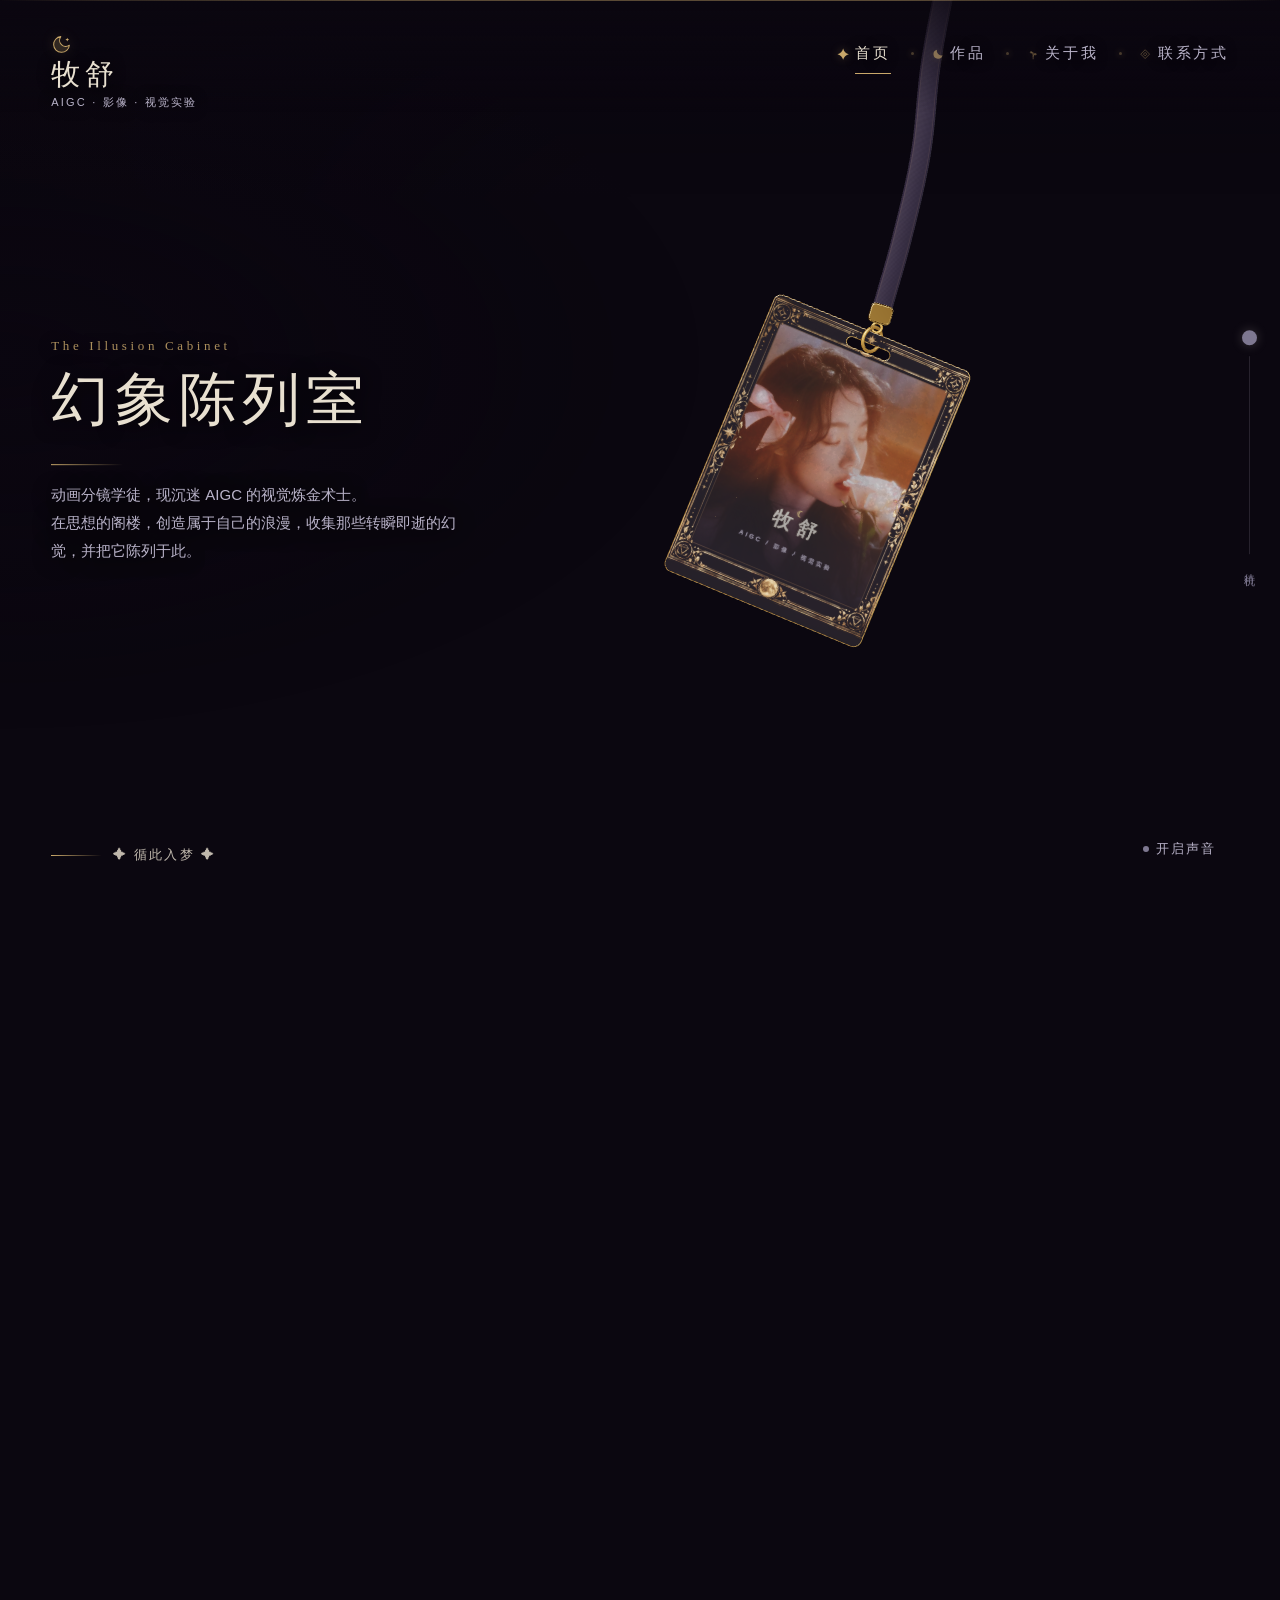
==== commit 46d169bf: "牌桌二轮返修：退场方向/粒子/观影互动分组 + 发牌器只在作品页 + 互动作品不展示档案 牌桌与卡片 - 未选中的牌堆按视口左右位置退场（-150vw / +150vw），不再横穿被选中的那摞 - 金" ====
--- a/index.html
+++ b/index.html
@@ -282,7 +282,7 @@
 
       <p class="scroll-cue" data-scroll-cue>
         <span class="scroll-cue__line" aria-hidden="true"></span>
-        <span class="scroll-cue__text">向下滚动</span>
+        <span class="scroll-cue__text">✦ 循此入梦 ✦</span>
       </p>
     </div>
   </section>
@@ -297,17 +297,38 @@
   <!-- 站点的固定背景：占卜桌布（白金紫）浮在视口最底部，滚动时不跟着走 -->
   <div class="siteview__cloth" aria-hidden="true"></div>
 
-  <!-- 作品区 · 塔罗牌阵 The Tarot Deck -->
-  <section class="deck" id="deck" data-hook="tarot-deck">
+  <!-- 作品区 · 牌桌 The Tarot Deck -->
+  <section class="deck" id="deck" data-hook="tarot-deck" data-deck>
     <header class="deck__head">
       <p class="kicker">The Tarot Deck</p>
-      <h2 class="deck__title">九张牌</h2>
+      <h2 class="deck__title">牌桌</h2>
       <p class="deck__lede">
-        九件作品，九张牌。点开任意一张，它会翻到正面，全屏放映，旁边是它的来历。
+        桌布上摆着几摞牌，每一摞是一类作品。挑一摞，它会滑到桌沿上方变成发牌器，一张张抽出作品；
+        把鼠标放在牌上，金砂散开，露出封面。
       </p>
     </header>
-    <div class="deck__grid" data-deck-grid>
-      <p class="deck__loading">正在铺牌…</p>
+
+    <div class="deck__stage">
+      <!-- 阶段 1：桌布上的几摞牌（由 deck.js 按 config.js 的 piles 生成） -->
+      <div class="deck__piles" data-deck-piles></div>
+
+      <!-- 阶段 2：牌桌 -->
+      <div class="deck__board" data-deck-board>
+        <div class="deck__bar">
+          <button class="deck__back" type="button" data-deck-back>← 回到牌桌</button>
+        </div>
+        <div class="deck__grid" data-deck-grid></div>
+        <div class="deck__empty" data-deck-empty>
+          <span class="deck__empty-mark" aria-hidden="true">✦</span>
+          <p class="deck__empty-title">这一摞还没有发牌</p>
+          <p class="deck__empty-note">正在酝酿中，很快就好。</p>
+        </div>
+      </div>
+    </div>
+
+    <!-- 发牌器：选中的那一摞飞到视口最上方，只露下半截 -->
+    <div class="deck__dealer" data-deck-dealer aria-hidden="true">
+      <img data-dealer-img src="" alt="" decoding="async" />
     </div>
   </section>
 
@@ -448,6 +469,10 @@
   <figure class="lightbox__stage">
     <div class="lightbox__screen">
       <video class="lightbox__video" data-lightbox-video playsinline controls></video>
+      <!-- 互动作品：2:3 的细框，里面跑着真的能玩的小网页 -->
+      <div class="lightbox__embed" data-lightbox-embed hidden>
+        <iframe title="互动作品" loading="lazy" referrerpolicy="no-referrer"></iframe>
+      </div>
     </div>
     <div class="lightbox__info">
       <figcaption class="lightbox__caption">
@@ -461,6 +486,9 @@
   </figure>
 </div>
 
+<!-- 金色流沙：翻牌时从卡牌边缘迸出的粒子（全屏固定层，鼠标穿过去） -->
+<canvas class="dust" data-dust aria-hidden="true"></canvas>
+
 <!-- 数据与脚本 -->
 <script src="assets/vendor/three.min.js"></script>
 <script src="assets/js/config.js"></script>
@@ -468,6 +496,7 @@
 <script src="assets/js/views.js"></script>
 <script src="assets/js/hero.js"></script>
 <script src="assets/js/lanyard.js"></script>
+<script src="assets/js/dust.js"></script>
 <script src="assets/js/deck.js"></script>
 <script src="assets/js/main.js"></script>
 <!-- 开屏：放在最后 —— 要等 config.js / main.js 都就位，才拿得到贴图清单和就绪信号 -->
--- a/assets/css/tokens.css
+++ b/assets/css/tokens.css
@@ -42,6 +42,13 @@
               "Noto Serif SC", "STSong", "华文宋体", "Songti SC",
               "SimSun", "宋体", serif;
 
+  /* ── 站名专用字体（手写体） ───────────────────────────────
+     「牧舒」两个字要像签名，所以优先「华文行楷」（Windows 自带，
+     装了 Office 的机器基本都有），没有就退到楷体 / 仿宋这一类。
+     仍然只用系统字体，不引外链字体，省一次请求也不怕字体被墙。 */
+  --font-hand: "STXingkai", "华文行楷", "KaiTi", "楷体", "STKaiti",
+               "Kaiti SC", "FangSong", "仿宋", "Segoe Script", cursive;
+
   /* ── 节奏 ───────────────────────────────────────────── */
   --step--1: 0.8125rem;
   --step-0: 0.9375rem;
--- a/assets/css/hero.css
+++ b/assets/css/hero.css
@@ -120,6 +120,7 @@
 }
 
 .masthead__brand {
+  position: relative;
   display: grid;
   gap: 0.15em;
   color: var(--text-100);
@@ -135,15 +136,52 @@
 }
 .masthead__glyph svg { display: block; }
 .masthead__name {
-  font-size: clamp(1.1rem, 2.2vw, 1.55rem);
+  font-family: var(--font-hand);          /* 手写体，像签名 */
+  font-size: clamp(1.25rem, 2.5vw, 1.8rem); /* 再大一号（原 1.1~1.55rem） */
   letter-spacing: 0.16em;
   line-height: 1.1;
 }
 .masthead__role {
   font-family: var(--font-body);
-  font-size: var(--step--1);
+  font-size: 0.6875rem;                     /* 再小一号（原 0.75rem） */
   letter-spacing: 0.2em;
   color: var(--text-300);
+}
+
+/* 站点视图（作品 / 关于 / 联系）：站名像案台角落的一盏小灯 ——
+   外轮廓发光、柔和光晕；首页是大月亮，不跟它抢。 */
+.masthead__brand::after {
+  content: "";
+  position: absolute;
+  inset: -55% -34% -45% -42%;
+  z-index: 0;
+  pointer-events: none;
+  border-radius: 50%;
+  background: radial-gradient(closest-side,
+    rgba(201, 168, 106, 0.20) 0%,
+    rgba(201, 168, 106, 0.07) 52%,
+    rgba(201, 168, 106, 0) 78%);
+  opacity: 0;
+  transition: opacity var(--dur-slow) var(--ease-out);
+}
+.masthead__brand > * { position: relative; z-index: 1; }
+.is-view-site .masthead__brand::after { opacity: 1; }
+.is-view-site .masthead__brand {
+  text-shadow:
+    0 0 9px rgba(233, 203, 140, 0.40),
+    0 0 28px rgba(201, 168, 106, 0.26),
+    0 1px 14px rgba(0, 0, 0, 0.85);
+}
+.is-view-site .masthead__glyph {
+  filter:
+    drop-shadow(0 0 8px rgba(242, 216, 160, 0.72))
+    drop-shadow(0 0 24px rgba(201, 168, 106, 0.42));
+}
+.is-view-site .masthead__name {
+  text-shadow:
+    0 0 10px rgba(233, 203, 140, 0.55),
+    0 0 34px rgba(201, 168, 106, 0.34),
+    0 1px 14px rgba(0, 0, 0, 0.85);
 }
 
 /* ── 导航 ───────────────────────────────────────────────
@@ -481,6 +519,12 @@
   height: 1px;
   background: linear-gradient(to right, var(--gold), transparent);
   animation: cueSlide 2.8s var(--ease-soft) infinite;
+}
+.scroll-cue__text {
+  font-family: var(--font-hand);   /* 和站名同一支笔 */
+  letter-spacing: 0.18em;
+  color: var(--text-100);
+  opacity: 0.82;
 }
 @keyframes cueSlide {
   0%, 100% { transform: translateX(0); opacity: 0.35; }
--- a/assets/css/deck.css
+++ b/assets/css/deck.css
@@ -1,6 +1,11 @@
 /* ═══════════════════════════════════════════════════════════════
-   作品区 · 塔罗牌阵（骨架）
-   铁律：卡内视频/封面占比 ≥ 80%；移动端砍一半装饰；
+   作品区 · 牌桌
+   ---------------------------------------------------------------
+   阶段 1  牌堆      桌布上的两摞牌，边框发柔和暗金光
+   阶段 2  发牌      选中的牌堆滑到视口最上方当「发牌器」，
+                     其余牌堆向两侧滑出，卡牌依次抽出码成网格
+   阶段 3  翻面      悬停 3D 翻转，边缘迸出金色流沙
+   铁律：卡面永远 ≥ 整卡面积；移动端砍一半装饰；
         灯箱打开时装饰全部退场
    ═══════════════════════════════════════════════════════════════ */
 
@@ -23,108 +28,492 @@
 }
 .deck__lede { color: var(--text-300); max-width: var(--measure); }
 
+/* ── 舞台：牌堆和牌桌共用同一块地方 ───────────────────── */
+.deck__stage {
+  --deck-top: clamp(1rem, 3vw, 2.5rem);
+  position: relative;
+  display: grid;
+  grid-template-columns: minmax(0, 1fr);
+  justify-items: center;
+  min-height: clamp(24rem, 46vh, 34rem);
+}
+
+/* 牌堆（绝对定位 → 不占布局，牌桌长大时页面不会被顶）
+   靠上摆：牌堆占牌桌的上半部分，下半留空给之后摊开的牌阵 */
+.deck__piles {
+  grid-area: 1 / 1;
+  position: absolute;
+  inset: 0;
+  display: flex;
+  align-items: flex-start;
+  justify-content: center;
+  gap: clamp(2.5rem, 7vw, 5.5rem);
+  padding-top: var(--deck-top);
+  transition: opacity 0.45s var(--ease-out);
+}
+.deck.is-dealt .deck__piles { opacity: 0; pointer-events: none; }
+
+/* 牌桌（发牌后出现） */
+.deck__board {
+  grid-area: 1 / 1;
+  align-self: start;
+  width: 100%;
+  max-width: 62rem;
+  opacity: 0;
+  visibility: hidden;
+  transition: opacity 0.45s var(--ease-out), visibility 0s linear 0.45s;
+}
+.deck.is-dealt .deck__board {
+  opacity: 1;
+  visibility: visible;
+  transition: opacity 0.45s var(--ease-out), visibility 0s linear 0s;
+}
+
+/* ── 牌堆 ───────────────────────────────────────────────── */
+.pile {
+  position: relative;
+  display: block;
+  width: clamp(9rem, 15vw, 13rem);
+  margin: 0;
+  padding: 0;
+  border: 0;
+  background: none;
+  cursor: pointer;
+  text-align: center;
+  transition: transform 0.55s var(--ease-out), opacity 0.4s var(--ease-out);
+}
+/* 未选中的牌堆：向两侧滑出并淡出 */
+.pile.is-out {
+  transform: translateX(var(--out-x, 0)) rotate(7deg);
+  opacity: 0;
+  pointer-events: none;
+}
+/* 选中的牌堆：本体淡出，由「发牌器」接手 */
+.pile.is-gone { opacity: 0; transform: scale(0.96); pointer-events: none; }
+
+.pile__stack {
+  position: relative;
+  display: block;
+  width: 100%;
+  aspect-ratio: 512 / 683;
+}
+
+/* 图标本身：透明底，用 drop-shadow 沿着轮廓发暗金光 */
+.pile__img {
+  position: relative;
+  z-index: 1;
+  display: block;
+  width: 100%;
+  height: 100%;
+  object-fit: contain;
+  filter:
+    drop-shadow(0 18px 26px rgba(0, 0, 0, 0.72))
+    drop-shadow(0 0 9px rgba(201, 168, 106, 0.30))
+    drop-shadow(0 0 24px rgba(201, 168, 106, 0.16));
+  transition: filter 0.45s var(--ease-out), transform 0.45s var(--ease-out);
+}
+.pile:hover .pile__img,
+.pile:focus-visible .pile__img {
+  filter:
+    drop-shadow(0 22px 32px rgba(0, 0, 0, 0.8))
+    drop-shadow(0 0 14px rgba(242, 216, 160, 0.70))
+    drop-shadow(0 0 40px rgba(201, 168, 106, 0.34));
+  transform: translateY(-4px);
+}
+
+/* 背后的一团柔光 */
+.pile__glow {
+  position: absolute;
+  z-index: 0;
+  inset: -16%;
+  pointer-events: none;
+  background: radial-gradient(closest-side, rgba(201, 168, 106, 0.16), transparent 72%);
+  opacity: 0.5;
+  transition: opacity 0.45s var(--ease-out);
+}
+.pile:hover .pile__glow { opacity: 1; }
+
+/* 内里：平时微微压暗，悬停时压得更暗，文字才跳得出来 */
+.pile__scrim {
+  position: absolute;
+  z-index: 2;
+  inset: 0;
+  pointer-events: none;
+  background:
+    radial-gradient(115% 68% at 50% 72%, rgba(11, 7, 16, 0.62), transparent 74%),
+    linear-gradient(to bottom, rgba(11, 7, 16, 0.34), rgba(11, 7, 16, 0.10) 42%, rgba(11, 7, 16, 0.52) 76%, rgba(11, 7, 16, 0.86));
+  opacity: 0.3;
+  transition: opacity 0.45s var(--ease-out);
+}
+.pile:hover .pile__scrim,
+.pile:focus-visible .pile__scrim { opacity: 1; }
+
+/* 中间文字 */
+.pile__label {
+  position: absolute;
+  z-index: 3;
+  left: 0;
+  right: 0;
+  bottom: 4%;
+  display: flex;
+  flex-direction: column;
+  align-items: center;
+  gap: 0.18em;
+  pointer-events: none;
+}
+/* 文字下面垫一块暗牌，免得压在花纹上读不清 */
+.pile__label::before {
+  content: "";
+  position: absolute;
+  inset: -0.55em -0.45em -0.7em;
+  z-index: -1;
+  background: linear-gradient(to bottom, rgba(11, 7, 16, 0), rgba(11, 7, 16, 0.58) 28%, rgba(11, 7, 16, 0.7) 70%, rgba(11, 7, 16, 0));
+  pointer-events: none;
+}
+.pile__name {
+  font-family: var(--font-display);
+  font-size: clamp(0.95rem, 1.7vw, 1.22rem);
+  letter-spacing: 0.1em;
+  color: var(--text-100);
+  opacity: 0.7;
+  transition: opacity 0.4s var(--ease-out), color 0.4s var(--ease-out), text-shadow 0.4s var(--ease-out);
+}
+.pile__en {
+  font-family: var(--font-num);
+  font-size: 0.6rem;
+  letter-spacing: 0.3em;
+  text-indent: 0.3em;
+  color: var(--gold);
+  opacity: 0.5;
+  transition: opacity 0.4s var(--ease-out);
+}
+.pile__count {
+  font-size: 0.6rem;
+  letter-spacing: 0.18em;
+  color: var(--text-500);
+  opacity: 0.75;
+}
+.pile:hover .pile__name,
+.pile:focus-visible .pile__name {
+  opacity: 1;
+  color: #F6E9C8;
+  text-shadow: 0 0 18px rgba(233, 203, 140, 0.55);
+}
+.pile:hover .pile__en,
+.pile:focus-visible .pile__en { opacity: 1; }
+
+/* ── 发牌器（选中的牌堆飞到视口最上方） ────────────────── */
+.deck__dealer {
+  position: fixed;
+  top: 0;
+  left: 0;
+  z-index: 30;
+  aspect-ratio: 512 / 683;
+  transform: translate3d(0, -200vh, 0);
+  transform-origin: 0 0;
+  opacity: 0;
+  visibility: hidden;
+  pointer-events: none;
+  will-change: transform, opacity;
+}
+.deck__dealer img {
+  display: block;
+  width: 100%;
+  height: 100%;
+  object-fit: contain;
+  filter:
+    drop-shadow(0 12px 20px rgba(0, 0, 0, 0.75))
+    drop-shadow(0 0 13px rgba(201, 168, 106, 0.42))
+    drop-shadow(0 0 36px rgba(201, 168, 106, 0.22));
+}
+/* 发牌器钉在视口顶上，牌阵滚上去会从它底下过 —— 垫一层暗底光晕，
+   让被压住的标题沉进背景里，而不是被齐刷刷切掉一半。 */
+.deck__dealer::before {
+  content: "";
+  position: absolute;
+  inset: 0;
+  z-index: -1;
+  pointer-events: none;
+  background:
+    radial-gradient(76% 48% at 50% 74%,
+      rgba(11, 7, 16, 0.94) 0%,
+      rgba(11, 7, 16, 0.66) 44%,
+      rgba(11, 7, 16, 0) 78%);
+}
+/* 滚出作品区时把发牌器收起来。
+   ⚠️ 发牌器的 opacity 是 deck.js 用行内样式写的（淡入淡出），
+   行内样式优先级高于这条规则 —— 不加 !important 它根本收不起来，
+   于是滚到「关于我 / 联系方式」时它还挂在视口顶上。 */
+.deck.is-dealer-off .deck__dealer { opacity: 0 !important; }
+
+/* ── 牌桌工具条 ─────────────────────────────────────────── */
+.deck__bar {
+  display: flex;
+  justify-content: center;
+  margin-bottom: clamp(1.2rem, 2.6vw, 2rem);
+}
+.deck__back {
+  font-size: var(--step--1);
+  letter-spacing: 0.16em;
+  color: var(--text-500);
+  background: none;
+  border: 1px solid var(--gold-dim);
+  border-radius: 2px;
+  padding: 0.45em 1.15em;
+  cursor: pointer;
+  transition: color var(--dur-fast), border-color var(--dur-fast);
+}
+.deck__back:hover { color: var(--text-100); border-color: var(--gold); }
+
+/* ── 空牌堆 ─────────────────────────────────────────────── */
+.deck__empty {
+  display: none;
+  padding: clamp(2rem, 6vw, 4rem) 1rem clamp(2.5rem, 7vw, 5rem);
+  text-align: center;
+}
+.deck.is-empty .deck__empty { display: block; }
+.deck.is-empty .deck__grid { display: none; }
+.deck__empty-mark {
+  display: block;
+  font-size: 1.8rem;
+  color: var(--gold);
+  opacity: 0.65;
+}
+.deck__empty-title {
+  font-family: var(--font-display);
+  font-size: var(--step-2);
+  color: var(--text-100);
+  margin: 0.5em 0 0;
+}
+.deck__empty-note { color: var(--text-500); margin: 0.45em 0 0; }
+
+/* ── 卡牌网格 ───────────────────────────────────────────── */
 .deck__grid {
   display: grid;
-  gap: clamp(1.2rem, 2.6vw, 2.2rem);
-  grid-template-columns: repeat(auto-fill, minmax(min(100%, 15rem), 1fr));
-}
-.deck__loading { color: var(--text-500); letter-spacing: 0.2em; }
-
-/* ── 牌 ───────────────────────────────────────────────── */
-.card {
+  gap: clamp(0.9rem, 1.8vw, 1.6rem);
+  grid-template-columns: repeat(5, minmax(0, 1fr));
+  justify-content: center;
+  align-content: start;
+  padding: clamp(0.5rem, 1.5vw, 1.2rem) 0 clamp(1rem, 2vw, 2rem);
+}
+
+/* 只有一张牌时（互动那一摞），别贴着网格左边站 —— 居中摆 */
+.deck__grid.is-single {
+  grid-template-columns: minmax(0, 1fr);
+  max-width: 11.2rem;
+  margin-inline: auto;
+}
+/* 两张牌同理：收成两列居中，别摊在 5 列网格的头两格 */
+.deck__grid.is-pair {
+  grid-template-columns: repeat(2, minmax(0, 1fr));
+  max-width: 23.9rem;
+  margin-inline: auto;
+}
+
+/* ── 一张卡牌 ───────────────────────────────────────────── */
+.tcard {
   position: relative;
-  display: grid;
-  grid-template-rows: auto 1fr auto;   /* 标号 / 画面 / 牌名 */
-  background: linear-gradient(170deg, rgba(36, 22, 49, 0.92), rgba(16, 10, 24, 0.94));
+  aspect-ratio: 9 / 16;
+  perspective: 1100px;
+  margin: 0;
+  border: 0;
+  padding: 0;
+  background: none;
+  cursor: pointer;
+  transform: translateZ(0);
+  transition: transform 0.35s var(--ease-out);
+}
+.tcard:hover,
+.tcard:focus-visible { transform: translateY(-7px); }
+
+.tcard__inner {
+  position: absolute;
+  inset: 0;
+  transform-style: preserve-3d;
+  transition: transform var(--deck-flip, 720ms) cubic-bezier(0.22, 0.72, 0.2, 1);
+}
+.tcard.is-flipped .tcard__inner { transform: rotateY(180deg); }
+
+.tcard__side {
+  position: absolute;
+  inset: 0;
+  overflow: hidden;
+  border-radius: 9px;
   border: 1px solid var(--gold-dim);
-  cursor: pointer;
-  text-align: left;
-  padding: 0;
-  overflow: hidden;
-  transition:
-    transform 0.4s var(--ease-out),
-    border-color 0.4s var(--ease-out),
-    box-shadow 0.4s var(--ease-out);
-}
-.card:hover,
-.card:focus-visible {
-  transform: translateY(-6px);
-  border-color: var(--gold);
-  box-shadow: 0 22px 50px rgba(0, 0, 0, 0.55), 0 0 0 1px rgba(201, 168, 106, 0.16);
-}
-
-.card__no {
-  font-family: var(--font-num);
-  font-size: var(--step--1);
-  letter-spacing: 0.3em;
-  color: var(--gold);
-  padding: 0.85em 1em 0.5em;
-  display: flex;
-  justify-content: space-between;
-  align-items: baseline;
-  gap: 0.8em;
-}
-.card__no small {
-  font-family: var(--font-body);
-  font-size: 0.68rem;
-  letter-spacing: 0.14em;
-  color: var(--text-500);
-}
-
-/* 卡内画面：占整卡高度 ≥ 80% */
-.card__frame {
-  position: relative;
-  overflow: hidden;
   background: var(--ink-900);
-  aspect-ratio: 4 / 5.4;
-}
-.card__frame img,
-.card__frame video {
+  backface-visibility: hidden;
+  box-shadow: 0 18px 42px -24px rgba(0, 0, 0, 0.92);
+}
+.tcard__side--back { transform: rotateY(0deg); }
+.tcard__side--front { transform: rotateY(180deg); }
+
+/* 背面：满幅塔罗牌背 + 作品名 / 日期 */
+.tcard__back {
   position: absolute;
   inset: 0;
   width: 100%;
   height: 100%;
   object-fit: cover;
 }
-.card__frame video { opacity: 0; transition: opacity var(--dur-slow) var(--ease-out); }
-.card:hover .card__frame video,
-.card:focus-visible .card__frame video { opacity: 1; }
-.card__frame::after {
+.tcard__cap {
+  position: absolute;
+  left: 0;
+  right: 0;
+  top: 0;
+  padding: 0.7em 0.6em 1.7em;
+  background: linear-gradient(to bottom, rgba(11, 7, 16, 0.88), rgba(11, 7, 16, 0.42) 58%, transparent);
+  text-align: center;
+}
+.tcard__no {
+  font-family: var(--font-num);
+  font-size: 0.74rem;
+  letter-spacing: 0.28em;
+  text-indent: 0.28em;
+  color: var(--gold);
+}
+.tcard__title {
+  font-family: var(--font-display);
+  font-size: clamp(0.8rem, 1.45vw, 1.02rem);
+  line-height: 1.3;
+  letter-spacing: 0.04em;
+  color: var(--text-100);
+  margin: 0.25em 0 0;
+}
+.tcard__meta {
+  font-size: 0.6rem;
+  letter-spacing: 0.08em;
+  color: var(--text-300);
+  margin: 0.3em 0 0;
+}
+
+/* 正面：顶部信息带 + 完整 3:4 封面 + 底部文字带 */
+.tcard__face {
+  position: absolute;
+  inset: 0;
+  display: flex;
+  flex-direction: column;
+  justify-content: space-between;
+  padding: 0.5rem 0.55rem 0.6rem;
+  background:
+    radial-gradient(130% 62% at 50% 0%, rgba(84, 62, 122, 0.5), transparent 64%),
+    linear-gradient(to bottom, #241b3c 0%, #16111f 58%, #1d1634 100%);
+}
+.tcard__fhead {
+  flex: 0 0 auto;
+  display: flex;
+  align-items: baseline;
+  justify-content: space-between;
+  gap: 0.5rem;
+  padding-bottom: 0.45em;
+  border-bottom: 1px solid rgba(201, 168, 106, 0.22);
+}
+.tcard__fno {
+  font-family: var(--font-num);
+  font-size: 0.68rem;
+  letter-spacing: 0.26em;
+  color: var(--gold);
+}
+.tcard__ftype {
+  font-size: 0.6rem;
+  letter-spacing: 0.08em;
+  color: var(--text-300);
+  text-align: right;
+}
+/* 封面：面积正好 3:4，object-fit: cover 也一格不裁 */
+.tcard__fpic {
+  position: relative;
+  flex: 0 1 auto;
+  width: 100%;
+  aspect-ratio: 3 / 4;
+  min-height: 0;
+  overflow: hidden;
+  border-radius: 2px;
+  box-shadow:
+    0 0 0 1px rgba(201, 168, 106, 0.26),
+    0 10px 24px -14px rgba(0, 0, 0, 0.92);
+}
+.tcard__cover,
+.tcard__video {
+  position: absolute;
+  inset: 0;
+  width: 100%;
+  height: 100%;
+  object-fit: cover;
+}
+.tcard__video {
+  opacity: 0;
+  transition: opacity 0.45s var(--ease-out);
+}
+.tcard.is-flipped .tcard__video.is-ready { opacity: 1; }
+.tcard__veil {
+  position: absolute;
+  inset: 0;
+  pointer-events: none;
+  background: linear-gradient(to bottom, transparent 62%, rgba(22, 17, 31, 0.55));
+}
+.tcard__fbody {
+  flex: 0 0 auto;
+  padding-top: 0.55em;
+}
+.tcard__fname {
+  font-family: var(--font-display);
+  font-size: clamp(0.78rem, 1.35vw, 0.95rem);
+  line-height: 1.25;
+  color: var(--text-100);
+  margin: 0;
+}
+.tcard__fmeta {
+  font-size: 0.6rem;
+  letter-spacing: 0.08em;
+  color: var(--text-300);
+  margin: 0.3em 0 0;
+}
+
+/* 互动作品：原图铺满整面（不裁 3:4），右下角注明角色来源 */
+.tcard__bleed {
+  position: absolute;
+  inset: 0;
+  overflow: hidden;
+  background: #0b0710;
+}
+.tcard__bleedimg {
+  position: absolute;
+  inset: 0;
+  width: 100%;
+  height: 100%;
+  object-fit: cover;
+}
+/* 上下各压一点暗，底图上的字才立得住 */
+.tcard__bleed::after {
   content: "";
   position: absolute;
   inset: 0;
-  pointer-events: none;
-  background: linear-gradient(to bottom, rgba(11, 7, 16, 0.22), transparent 30%, transparent 70%, rgba(11, 7, 16, 0.5));
-}
-
-.card__foot {
-  padding: 0.9em 1em 1.1em;
-  border-top: 1px solid rgba(201, 168, 106, 0.14);
-}
-.card__title {
-  font-family: var(--font-display);
-  font-size: var(--step-1);
+  z-index: 1;
+  pointer-events: none;
+  background: linear-gradient(to bottom,
+    rgba(11, 7, 16, 0.46) 0%,
+    rgba(11, 7, 16, 0) 24%,
+    rgba(11, 7, 16, 0) 58%,
+    rgba(11, 7, 16, 0.66) 100%);
+}
+/* 角色来源署名：烫金行楷 */
+.tcard__credit {
+  position: absolute;
+  right: 0.44rem;
+  bottom: 0.4rem;
+  z-index: 2;
+  font-family: var(--font-hand);
+  font-size: 0.68rem;
+  line-height: 1.1;
   letter-spacing: 0.06em;
-  color: var(--text-100);
-}
-.card__meta {
-  font-size: var(--step--1);
-  color: var(--text-500);
-  letter-spacing: 0.1em;
-  margin-top: 0.25em;
-}
-.card__blurb {
-  font-size: var(--step--1);
-  color: var(--text-300);
-  margin-top: 0.6em;
-  line-height: 1.65;
-  display: -webkit-box;
-  -webkit-line-clamp: 3;
-  -webkit-box-orient: vertical;
-  overflow: hidden;
-}
-
-/* ── 灯箱 ─────────────────────────────────────────────── */
+  color: #f0d79a;
+  text-shadow:
+    0 0 10px rgba(233, 203, 140, 0.65),
+    0 0 26px rgba(201, 168, 106, 0.34),
+    0 1px 3px rgba(0, 0, 0, 0.95);
+}
+
+/* ── 灯箱 ───────────────────────────────────────────────── */
 .lightbox {
   position: fixed;
   inset: 0;
@@ -132,7 +521,7 @@
   display: grid;
   place-items: center;
   padding: clamp(1rem, 4vw, 3rem);
-  background: rgba(6, 4, 10, 0.96);
+  background: rgba(6, 4, 10, 0.985);
   animation: lbFade var(--dur-mid) var(--ease-out);
 }
 .lightbox[hidden] { display: none; }
@@ -154,6 +543,28 @@
   max-height: 82vh;
   background: #000;
   border: 1px solid var(--gold-dim);
+}
+.lightbox__video[hidden] { display: none; }
+
+/* 互动作品：2:3 的细框，里面跑着真的能玩的小网页 */
+.lightbox__embed {
+  height: min(82vh, 33rem, 138vw);
+  aspect-ratio: 2 / 3;
+  width: auto;
+  max-width: 92vw;
+  margin: 0 auto;
+  border: 1px solid var(--gold-dim);
+  border-radius: 3px;
+  background: #0b0710;
+  overflow: hidden;
+  box-shadow: 0 20px 54px -28px rgba(0, 0, 0, 0.95);
+}
+.lightbox__embed[hidden] { display: none; }
+.lightbox__embed iframe {
+  display: block;
+  width: 100%;
+  height: 100%;
+  border: 0;
 }
 .lightbox__info {
   min-width: 0;
@@ -231,21 +642,58 @@
 body.is-lightbox-open .sound,
 body.is-lightbox-open .scroll-cue { opacity: 0; pointer-events: none; }
 
-@media (max-width: 980px) {
+/* 金色流沙画布：全屏固定，鼠标穿过去 */
+.dust {
+  position: fixed;
+  inset: 0;
+  z-index: 55;
+  pointer-events: none;
+}
+
+/* ── 响应式 ─────────────────────────────────────────────── */
+@media (max-width: 1180px) {
+  .deck__grid { grid-template-columns: repeat(4, minmax(0, 1fr)); }
+}
+@media (max-width: 900px) {
+  .deck__grid { grid-template-columns: repeat(3, minmax(0, 1fr)); }
+  .deck__piles { gap: clamp(1.5rem, 5vw, 3rem); }
+
+  /* 窄屏：上面视频、下面作品档案（早先是固定右栏，手机上视频被挤成一条缝） */
+  .lightbox {
+    place-items: start center;
+    overflow-y: auto;
+    -webkit-overflow-scrolling: touch;
+  }
   .lightbox__stage {
-    grid-template-columns: 1fr;
-    max-height: 92vh;
-    overflow-y: auto;
+    grid-template-columns: minmax(0, 1fr);
+    width: min(680px, 94vw);
+    max-height: none;
   }
-  .lightbox__info { max-height: none; overflow: visible; padding-right: 0; }
-  .lightbox__video { max-height: 54vh; }
-}
-
-@media (max-width: 760px) {
+  .lightbox__video { max-height: 56vh; }
+  .lightbox__embed { height: min(70vh, 30rem, 138vw); }
+  .lightbox__info {
+    max-height: none;
+    overflow: visible;
+    padding-right: 0;
+  }
+}
+@media (max-width: 620px) {
+  .deck__grid { grid-template-columns: repeat(2, minmax(0, 1fr)); }
+  .deck__grid.is-single { max-width: 13rem; }
+  .deck__grid.is-pair { max-width: 100%; }
   .deck { padding-top: 5.5rem; }
-  .deck__grid { grid-template-columns: repeat(auto-fill, minmax(min(100%, 11rem), 1fr)); }
-  .card__blurb { display: none; }
-  .card__no { padding: 0.6em 0.75em 0.4em; }
-  .card__foot { padding: 0.7em 0.75em 0.9em; }
-  .card__frame { aspect-ratio: 4 / 5; }
-}
+  /* 窄屏：两摞牌要挤得下 */
+  .pile { width: clamp(6.5rem, 38vw, 9rem); }
+  .pile__name { font-size: 0.92rem; }
+  .deck__piles { gap: clamp(1rem, 4vw, 2rem); }
+}
+
+/* 减少动效：只留状态变化，去掉位移与翻转 */
+@media (prefers-reduced-motion: reduce) {
+  .tcard__inner { transition: opacity 0.01s linear; }
+  .tcard.is-flipped .tcard__inner { transform: none; }
+  .tcard__side--front { opacity: 0; }
+  .tcard.is-flipped .tcard__side--front { opacity: 1; }
+  .tcard.is-flipped .tcard__side--back { opacity: 0; }
+  .pile.is-out { transform: none; }
+}
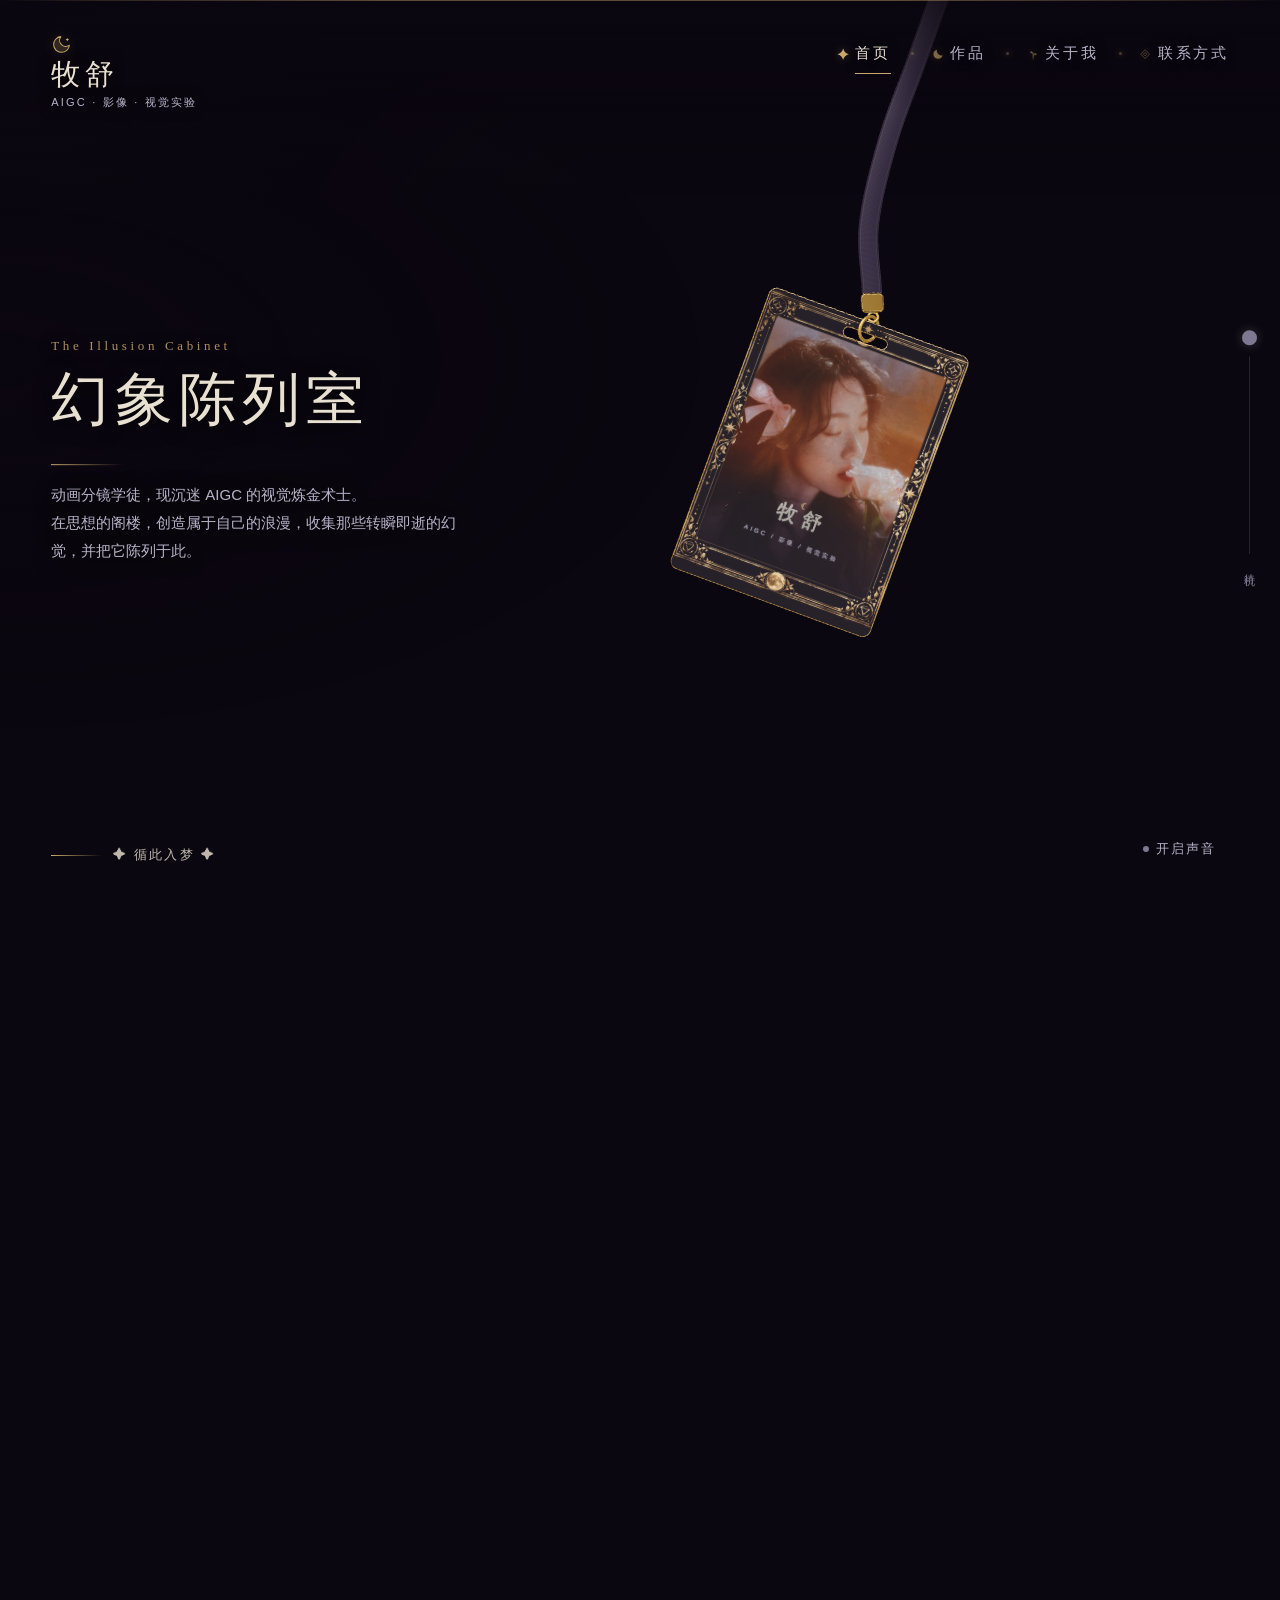
==== commit 84f0127c: "手机端两项返修：牌桌背景消失 + 灯箱视频挤成窄条 根因都出在依赖 min() / vh / vw 的声明上 - 桌布 bottom:0 + height:100vh：手机上 vh 比可视区高，底边连" ====
--- a/index.html
+++ b/index.html
@@ -11,7 +11,8 @@
 <link rel="preload" as="video" href="videos/hero/01-idle.mp4" type="video/mp4" />
 <link rel="preload" as="video" href="videos/hero/02-rotating.mp4" type="video/mp4" />
 <link rel="preload" as="video" href="videos/hero/03-final.mp4" type="video/mp4" />
-<link rel="preload" as="image" href="assets/deck/tablecloth-v3.jpg" />
+<link rel="preload" as="image" href="assets/deck/tablecloth-v3.jpg" media="(min-width: 761px)" />
+<link rel="preload" as="image" href="assets/deck/tablecloth-mobile.jpg" media="(max-width: 760px)" />
 
 <link rel="stylesheet" href="assets/css/tokens.css" />
 <link rel="stylesheet" href="assets/css/base.css" />
--- a/assets/css/base.css
+++ b/assets/css/base.css
@@ -57,23 +57,30 @@
     visibility 0s linear 0s;
 }
 
-/* ── 站点层背景：占卜桌布（固定在视口底部，滚动时不跟着走） ──
+/* ── 站点层背景：占卜桌布（钉在视口上，滚动时不跟着走） ──
    作品 / 关于我 / 联系方式 三页共用这一张桌布。
 
    为什么 position:fixed 仍然是「相对视口」：
    .siteview 只做了 opacity 淡入（没有 transform / filter / perspective），
    所以不会生成包含块，fixed 子元素照旧钉在视口上。
+
+   为什么用 inset:0，而不是 bottom:0 + height:100vh：
+   手机上 vh = 顶部地址栏收起时的「大视口」高度，比实际能看见的那一屏高出一截。
+   于是 height:100vh 的底边被推到屏幕外头，background-position:center bottom
+   对齐的那张图也跟着跑出可视区 —— 桌布就整块消失了（手机上打开「观影」发完牌，
+   背景只剩一层渐变，就是这么来的）。inset:0 让这块布严丝合缝盖住可见视口，
+   背景再用 cover + center 居中裁切，怎么裁都不会跑掉。
 
    为什么 z-index 0 就够：
    .deck / .page / .foot 都是 position:relative + z-index:20（--z-deck），
    天然盖在这张 z-index:0 的桌布上面。 */
 .siteview__cloth {
   position: fixed;
-  left: 0; right: 0; bottom: 0;
-  height: 100vh;
+  inset: 0;
+  height: auto;
   z-index: 0;
   pointer-events: none;
-  background: url("../deck/tablecloth-v3.jpg") center bottom / 100% auto no-repeat;
+  background: url("../deck/tablecloth-v3.jpg") center center / cover no-repeat;
   opacity: 0.30;
 }
 /* 遮罩：上缘淡出融进页面底色，中段留出桌布，下缘压暗保住页脚可读性 */
@@ -87,11 +94,19 @@
     rgba(11, 7, 16, 0.62) 62%,
     rgba(11, 7, 16, 0.92) 100%);
 }
-/* 窄屏：桌布铺满高度（居中裁切），不然只剩窄窄一条 */
+/* 窄屏：换竖版裁切图（115KB，比桌面版 388KB 轻得多），
+   并把遮罩调淡 —— 牌阵一铺满，桌布只剩两侧几条缝，得看得见才算数。 */
 @media (max-width: 760px) {
   .siteview__cloth {
-    background-size: auto 100%;
-    opacity: 0.26;
+    background-image: url("../deck/tablecloth-mobile.jpg");
+    opacity: 0.44;
+  }
+  .siteview__cloth::after {
+    background: linear-gradient(to bottom,
+      rgba(11, 7, 16, 0.90) 0%,
+      rgba(11, 7, 16, 0.28) 24%,
+      rgba(11, 7, 16, 0.34) 66%,
+      rgba(11, 7, 16, 0.78) 100%);
   }
 }
 
--- a/assets/css/deck.css
+++ b/assets/css/deck.css
@@ -520,6 +520,7 @@
   z-index: var(--z-lightbox);
   display: grid;
   place-items: center;
+  padding: 1rem;                                  /* 兜底：clamp() 不被支持时也留边 */
   padding: clamp(1rem, 4vw, 3rem);
   background: rgba(6, 4, 10, 0.985);
   animation: lbFade var(--dur-mid) var(--ease-out);
@@ -527,20 +528,32 @@
 .lightbox[hidden] { display: none; }
 @keyframes lbFade { from { opacity: 0; } to { opacity: 1; } }
 
-/* 左：放映；右：作品档案 */
+/* 左：放映；右：作品档案
+   ⚠️ 宽度别用 min(1560px, 96vw) —— 手机上这条声明一被丢弃，
+   整块舞台就退回「内容撑出来的宽度」，视频被压成一条缝（手机上看到的窄条）。
+   width:100% + max-width 不依赖 min()，任何浏览器都算得对。 */
 .lightbox__stage {
   margin: 0;
   display: grid;
-  grid-template-columns: minmax(0, 1.25fr) minmax(18rem, 0.75fr);
+  grid-template-columns: minmax(0, 1.25fr) minmax(0, 0.75fr);
   gap: clamp(1rem, 2.6vw, 2.2rem);
   align-items: start;
-  width: min(1560px, 96vw);
+  width: 100%;
+  max-width: 1560px;
   max-height: 94vh;
 }
 .lightbox__screen { min-width: 0; }
+/* 视频框按作品的真实比例走（deck.js 会把 aspect-ratio 改成 1440/2560 这种），
+   两个方向都留 auto，浏览器就用 max-width / max-height 在不破坏比例的前提下
+   反推另一边 —— 竖版片子在窄屏上占满高度、不会被压成中间一条；横版占满宽度。 */
 .lightbox__video {
-  width: 100%;
+  width: auto;
+  height: auto;
+  max-width: 100%;
   max-height: 82vh;
+  aspect-ratio: 16 / 9;
+  object-fit: contain;
+  margin: 0 auto;
   background: #000;
   border: 1px solid var(--gold-dim);
 }
@@ -548,10 +561,10 @@
 
 /* 互动作品：2:3 的细框，里面跑着真的能玩的小网页 */
 .lightbox__embed {
-  height: min(82vh, 33rem, 138vw);
   aspect-ratio: 2 / 3;
-  width: auto;
-  max-width: 92vw;
+  width: 92%;
+  max-width: 22rem;
+  height: auto;
   margin: 0 auto;
   border: 1px solid var(--gold-dim);
   border-radius: 3px;
@@ -666,11 +679,12 @@
   }
   .lightbox__stage {
     grid-template-columns: minmax(0, 1fr);
-    width: min(680px, 94vw);
+    width: 100%;
+    max-width: 40rem;
     max-height: none;
   }
-  .lightbox__video { max-height: 56vh; }
-  .lightbox__embed { height: min(70vh, 30rem, 138vw); }
+  .lightbox__video { max-height: 58vh; }
+  .lightbox__embed { width: 100%; max-width: 22rem; }
   .lightbox__info {
     max-height: none;
     overflow: visible;
@@ -678,9 +692,14 @@
   }
 }
 @media (max-width: 620px) {
-  .deck__grid { grid-template-columns: repeat(2, minmax(0, 1fr)); }
+  /* 两列牌阵收窄居中：留出两侧的桌布，别让牌铺满整屏把桌面全遮掉 */
+  .deck__grid {
+    grid-template-columns: repeat(2, minmax(0, 1fr));
+    max-width: 20.5rem;
+    margin-inline: auto;
+  }
   .deck__grid.is-single { max-width: 13rem; }
-  .deck__grid.is-pair { max-width: 100%; }
+  .deck__grid.is-pair { max-width: 20.5rem; }
   .deck { padding-top: 5.5rem; }
   /* 窄屏：两摞牌要挤得下 */
   .pile { width: clamp(6.5rem, 38vw, 9rem); }
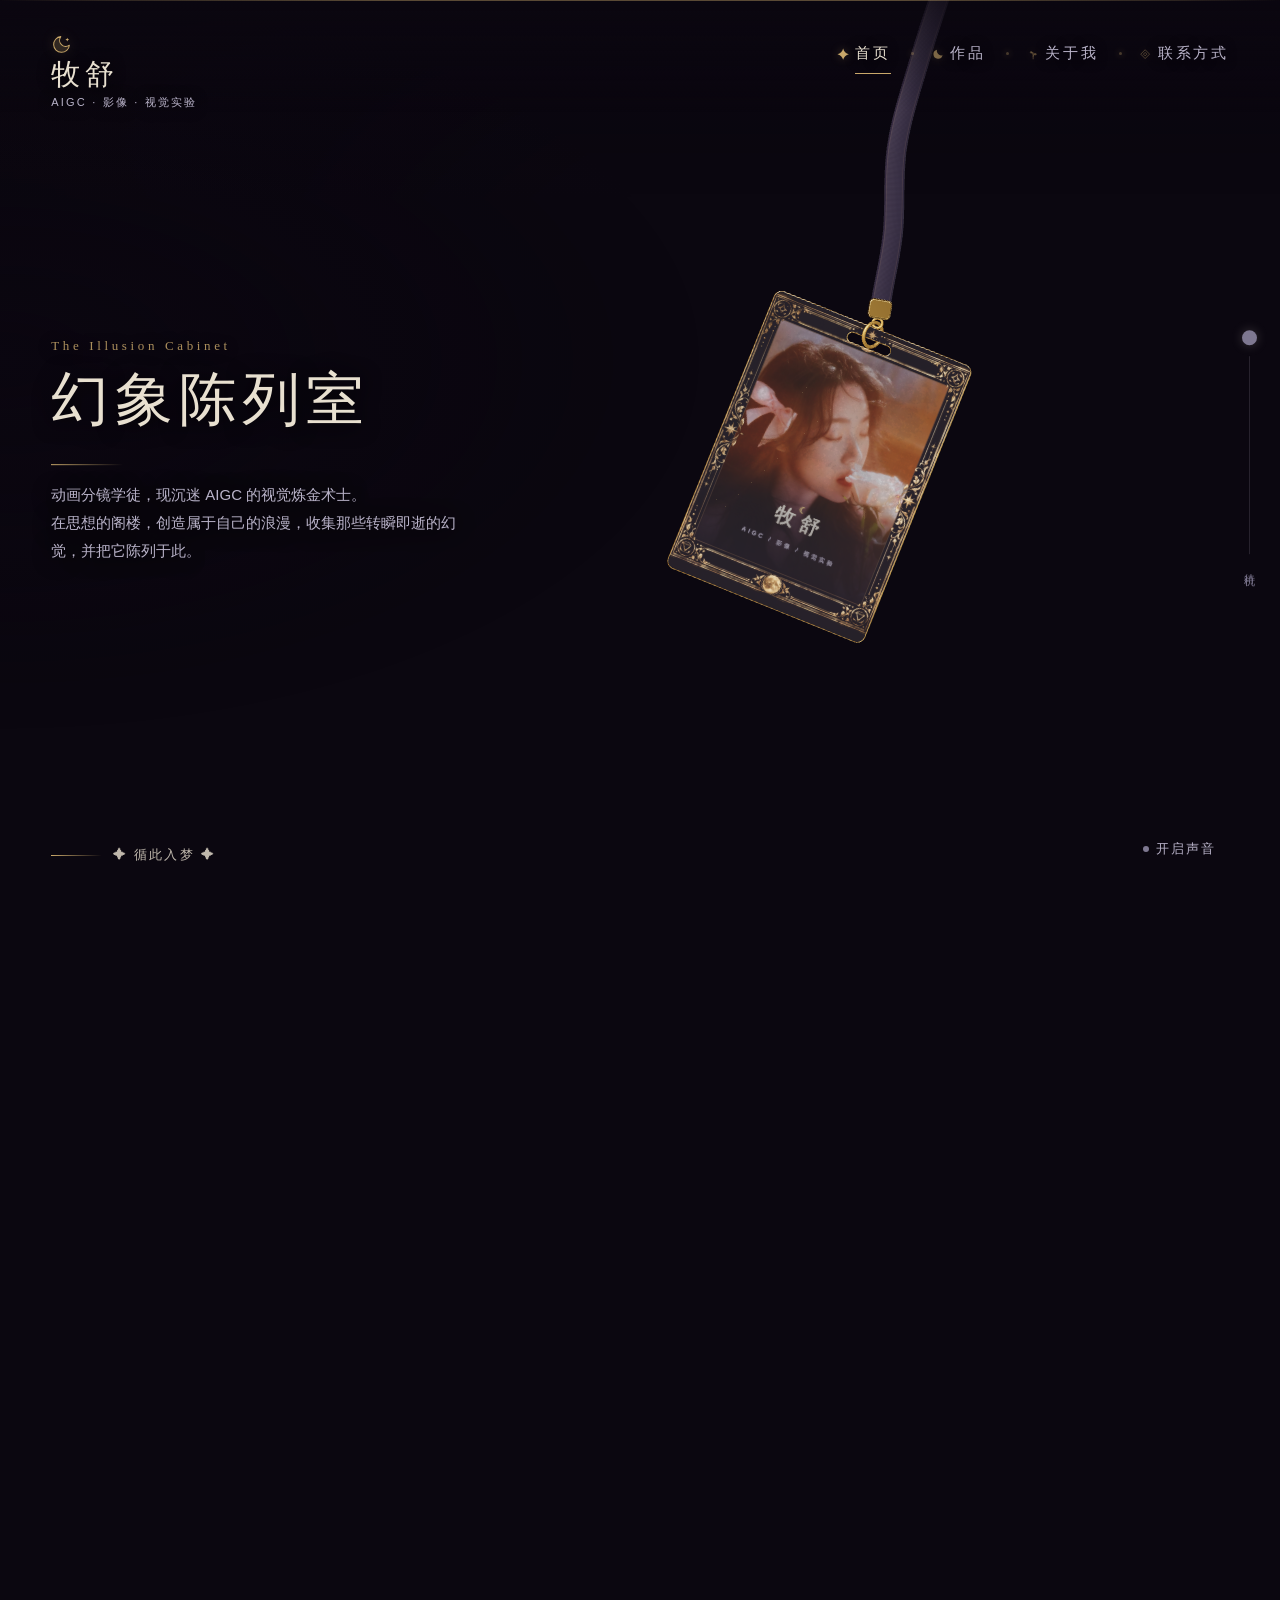
==== commit f8b74948: "站点图标：星月 favicon（SVG 母版 + PNG/ICO/apple-touch + Web App Manifest）" ====
--- a/index.html
+++ b/index.html
@@ -7,6 +7,17 @@
 <meta name="description" content="牧舒的捕梦阁楼 —— AIGC / 影像 / 视觉实验。九件作品，一只夜里的风铃。" />
 <meta name="theme-color" content="#0B0710" />
 <meta name="color-scheme" content="dark" />
+
+<!-- 站点图标：顶栏左上角那颗「星月」（assets/icon/favicon.svg 是母版）
+     顺序：PNG 32 → PNG 16 → SVG → ICO。
+     浏览器会挑自己认得的最好的那个；SVG 在 Chrome / Edge / Firefox / Safari 16+
+     是矢量的，缩到任何尺寸都不糊，老浏览器再退到 PNG / ICO。 -->
+<link rel="icon" type="image/png" sizes="32x32" href="assets/icon/favicon-32.png" />
+<link rel="icon" type="image/png" sizes="16x16" href="assets/icon/favicon-16.png" />
+<link rel="icon" type="image/svg+xml" href="assets/icon/favicon.svg" />
+<link rel="shortcut icon" href="assets/icon/favicon.ico" />
+<link rel="apple-touch-icon" href="assets/icon/apple-touch-icon.png" />
+<link rel="manifest" href="site.webmanifest" />
 
 <link rel="preload" as="video" href="videos/hero/01-idle.mp4" type="video/mp4" />
 <link rel="preload" as="video" href="videos/hero/02-rotating.mp4" type="video/mp4" />
--- a/assets/css/base.css
+++ b/assets/css/base.css
@@ -7,6 +7,14 @@
 html {
   scroll-behavior: auto;           /* 滚动由脚本接管，别让浏览器再插一脚 */
   background: var(--ink-900);
+  /* 横向溢出直接裁掉。
+     ⚠️ 这条不是为了「好看」，是防手机端浏览器的「缩放适配」：
+     页面里只要有任何一个盒子比屏幕宽，移动端浏览器就会把整页缩到能塞下为止
+     （华为浏览器 / Chrome 手机版都这样），页面上的一切会缩成 40%，
+     媒体查询虽然仍按设备宽度算，但布局宽度已经被撑到几百像素宽 ——
+     于是「观影背景发黑」「灯箱挤成一条」全是这个机制带出来的。
+     overflow:clip 不产生滚动容器，比 overflow:hidden 干净。 */
+  overflow-x: clip;
 }
 
 body {
@@ -23,7 +31,7 @@
   background-attachment: fixed;
   -webkit-font-smoothing: antialiased;
   text-rendering: optimizeLegibility;
-  overflow-x: hidden;
+  overflow-x: clip;
 }
 
 /* 隐藏默认滚动条，但保留滚动能力 */
--- a/assets/css/deck.css
+++ b/assets/css/deck.css
@@ -18,6 +18,13 @@
      作品区本身要透明，才透得出那张桌布。 */
   background: none;
   border-top: 1px solid var(--gold-dim);
+  /* ⚠️ 牌堆退场时会被 translateX 推出 ±150vw（deck.js 的 --out-x）。
+     位移过的盒子会计入文档的「可滚动溢出宽度」，于是整页的横向宽度被撑到 ~976px，
+     手机浏览器随即触发「缩放适配」：整页被压到 40% 显示（桌面宽度 390 的页面
+     缩成 157），观影背景发黑、灯箱被挤到边上，全是它干的。
+     这里把溢出裁在作品区自己的框里（框宽 = 屏幕宽），牌堆看起来照旧是「飞出屏幕」，
+     但不会再把整页撑宽。 */
+  overflow-x: clip;
 }
 
 .deck__head { max-width: 44rem; margin-bottom: clamp(2.5rem, 6vw, 4.5rem); }
@@ -519,6 +526,14 @@
   inset: 0;
   z-index: var(--z-lightbox);
   display: grid;
+  /* ⚠️ 这一行是「灯箱被挤成一条窄缝」的真正修法。
+     .lightbox 是 grid 容器，里面只放一个 .lightbox__stage。
+     默认的 auto 轨道会按「子项的 max-content 宽度」来定尺寸，
+     而子项写的是 width:100%（百分比在算内在尺寸时按 auto 处理）+
+     max-width:40rem → 轨道直接取 640px，手机上（视口 393）就撑破了，
+     整页被浏览器缩放到 40%，舞台于是被摆到屏幕中间偏右、视频只剩一条 44px 的缝。
+     显式写成 minmax(0,1fr)，轨道才会老老实实取容器的可用宽度。 */
+  grid-template-columns: minmax(0, 1fr);
   place-items: center;
   padding: 1rem;                                  /* 兜底：clamp() 不被支持时也留边 */
   padding: clamp(1rem, 4vw, 3rem);
@@ -667,11 +682,13 @@
 @media (max-width: 1180px) {
   .deck__grid { grid-template-columns: repeat(4, minmax(0, 1fr)); }
 }
-@media (max-width: 900px) {
-  .deck__grid { grid-template-columns: repeat(3, minmax(0, 1fr)); }
-  .deck__piles { gap: clamp(1.5rem, 5vw, 3rem); }
-
-  /* 窄屏：上面视频、下面作品档案（早先是固定右栏，手机上视频被挤成一条缝） */
+/* 灯箱单栏（上面视频、下面作品档案）。
+   断点用 980px —— 和初版一致，别再往下挪。
+   往回挪的理由：页面上只要残留一点横向溢出，手机浏览器会把布局宽度撑到 ~976px；
+   万一布局宽度落在 900~980 这一段，900 的断点就漏掉了，灯箱会退回桌面双栏
+   （视频被压成右边一条 44px 的缝、档案文字溢出屏幕 —— 就是手机上看到的那一幕）。
+   980 刚好兜住这一段。 */
+@media (max-width: 980px) {
   .lightbox {
     place-items: start center;
     overflow-y: auto;
@@ -691,6 +708,10 @@
     padding-right: 0;
   }
 }
+@media (max-width: 900px) {
+  .deck__grid { grid-template-columns: repeat(3, minmax(0, 1fr)); }
+  .deck__piles { gap: clamp(1.5rem, 5vw, 3rem); }
+}
 @media (max-width: 620px) {
   /* 两列牌阵收窄居中：留出两侧的桌布，别让牌铺满整屏把桌面全遮掉 */
   .deck__grid {
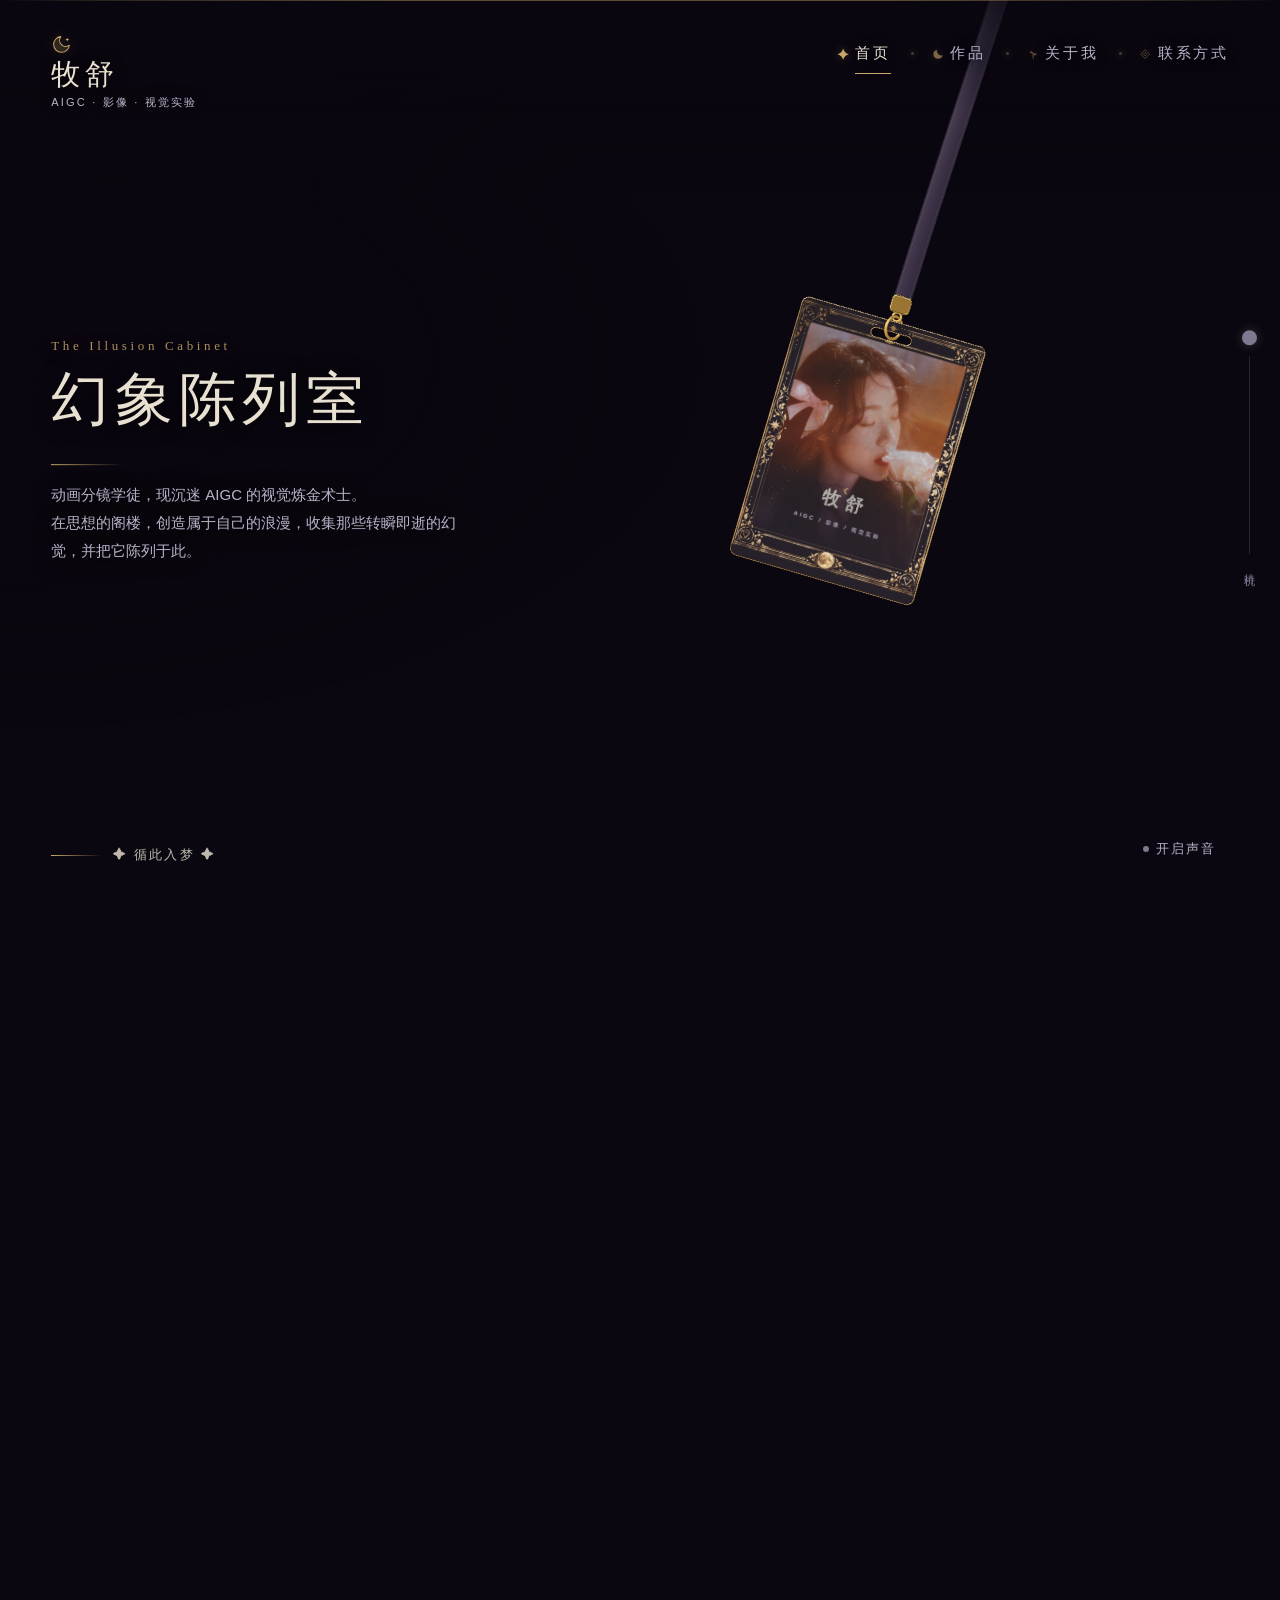
==== commit c7720901: "「关于我」页：按新简历改文案 + 改成双栏 文案（index.html）： - 第一句改成「我是刘昶红，「昶」和「敞」同音，是不夜天的意思。当然，你也可以叫我牧舒。」 - 「我在做什么」新增一条「短视" ====
--- a/index.html
+++ b/index.html
@@ -350,81 +350,93 @@
       <p class="kicker">03 / About</p>
       <h2 class="page__title">关于我</h2>
       <p class="page__lede">
-        我是刘昶红，可以叫我牧舒。动画专业出身，教过一年幼儿园，现在把大部分时间花在 AI 上——尝试使用 AI，表现自己的情绪。
+        我是刘昶红，「昶」和「敞」同音，是不夜天的意思。当然，你也可以叫我牧舒。动画专业出身，教过一年幼儿园，现在把大部分时间花在 AI 上——尝试使用 AI，表现自己的情绪。
       </p>
     </header>
 
-    <div class="doc">
-      <section class="doc__sec">
-        <h3 class="doc__h">我在做什么</h3>
-        <div class="work">
-          <p class="work__title">AI 动画 / 影像</p>
-          <p>这个作品集里的九件作品，全部由 AI 生成——写脚本、生成画面、配音、剪辑，都是兴趣之作。写代码、做设计、剪片子，都是自己动手。</p>
-        </div>
-        <div class="work">
-          <p class="work__title">幼教 / 讲故事的</p>
-          <p>2025 年 9 月到 2026 年 6 月，在潮州市兰英第一幼儿园见习带班。《笔的三千年演化》就来自那段时间——给小朋友讲《毛笔发展史》时讲着讲着跑偏的那个脑洞。</p>
-        </div>
-      </section>
-
-      <section class="doc__sec">
-        <h3 class="doc__h">一些信条</h3>
-        <blockquote class="quote">没有情绪的画面，就像没有灵魂的躯壳。</blockquote>
-        <blockquote class="quote">迷恋繁复的细节，现在学着怎么「留白」。</blockquote>
-        <blockquote class="quote">像熬魔药一样去孵化想法，像切吐司一样利落地交付。</blockquote>
-      </section>
-
-      <section class="doc__sec">
-        <h3 class="doc__h">经历</h3>
-        <ul class="tl">
-          <li>
-            <span class="tl__when">2025.09 — 2026.06</span>
-            <span class="tl__what">潮州市兰英第一幼儿园 · 见习教师</span>
-            <p>带班、备课、做教具；也是《笔的三千年演化》那个脑洞的来源。</p>
-          </li>
-          <li>
-            <span class="tl__when">2024.06 — 至今</span>
-            <span class="tl__what">自由创作 · AI 动画 / 影像 / 网页</span>
-            <p>用 AI 做动画、影像和网页，这个作品集里的九件作品都是这么来的。</p>
-          </li>
-          <li>
-            <span class="tl__when">2022.10 — 2022.11</span>
-            <span class="tl__what">树华美术 · 助教</span>
-            <p>带少儿绘画课，第一次意识到「讲清楚」比「画漂亮」难。</p>
-          </li>
-          <li>
-            <span class="tl__when">2020.09 — 2024.06</span>
-            <span class="tl__what">广东技术师范大学 · 戏剧与影视学类（动画）本科</span>
-            <p>主修剧本与分镜，专业排名前 2%，连续三年奖学金。</p>
-          </li>
-        </ul>
-      </section>
-
-      <section class="doc__sec">
-        <h3 class="doc__h">做过的东西</h3>
-        <div class="work">
-          <p class="work__title">广东传统文化动漫文创项目</p>
-          <p>3D 建模 + IP 形象 + 营销方案，从传统纹样一路做到可落地的角色 IP。</p>
-        </div>
-        <div class="work">
-          <p class="work__title">基于深度学习的医疗辅助诊断系统 · UI/UX</p>
-          <p>与中山大学眼科医院合作，负责界面与交互设计。获互联网+ 院赛一等奖、校赛金奖、省赛铜奖。</p>
-        </div>
-      </section>
-
-      <section class="doc__sec">
-        <h3 class="doc__h">工具箱</h3>
-        <div class="kit">
-          <p><b>日常</b> Ps / Ae / Ai / Pr · AI 工具全链路 · 脚本 → 素材 → 剪辑</p>
-          <p><b>偶尔</b> Blender · Zbrush · Figma / HTML / CSS</p>
-          <p><b>不想承认</b> 灵感来得比我快 · 字体排版 · 咖啡</p>
-        </div>
-      </section>
-
-      <section class="doc__sec">
-        <h3 class="doc__h">证书</h3>
-        <p class="doc__p">大学英语四级 · 普通话二级甲等 · 高中美术教师资格证 · C2 驾照 · 志愿服务 104 小时 · 去过 20+ 城市</p>
-      </section>
+    <div class="doc doc--split">
+      <div class="doc__col">
+        <section class="doc__sec">
+          <h3 class="doc__h">我在做什么</h3>
+          <div class="work">
+            <p class="work__title">AI 动画 / 影像</p>
+            <p>这个作品集里的九件作品，全部由 AI 生成——写脚本、生成画面、配音、剪辑，都是兴趣之作。写代码、做设计、剪片子，都是自己动手。</p>
+          </div>
+          <div class="work">
+            <p class="work__title">短视频 / 内容策划</p>
+            <p>从选题构思、脚本撰写，到素材制作与后期剪辑，能独立扛完一条片子；现在这条流水线上塞满了 AI 工具。</p>
+          </div>
+          <div class="work">
+            <p class="work__title">幼教 / 讲故事的</p>
+            <p>2025 年 9 月到 2026 年 6 月，在潮州市兰英第一幼儿园见习带班。《笔的三千年演化》就来自那段时间——给小朋友讲《毛笔发展史》时讲着讲着跑偏的那个脑洞。带班期间还拿过「全国儿童艺术教育创作辅导二等奖」。</p>
+          </div>
+        </section>
+
+        <section class="doc__sec">
+          <h3 class="doc__h">一些信条</h3>
+          <blockquote class="quote">没有情绪的画面，就像没有灵魂的躯壳。</blockquote>
+          <blockquote class="quote">迷恋繁复的细节，现在学着怎么「留白」。</blockquote>
+          <blockquote class="quote">像熬魔药一样去孵化想法，像切吐司一样利落地交付。</blockquote>
+        </section>
+
+        <section class="doc__sec">
+          <h3 class="doc__h">工具箱</h3>
+          <div class="kit">
+            <p><b>日常</b> Ps / Ae / Ai / Pr · AI 工具全链路 · 脚本 → 素材 → 剪辑</p>
+            <p><b>偶尔</b> Blender · Zbrush · Figma / HTML / CSS</p>
+            <p><b>不想承认</b> 灵感来得比我快 · 字体排版 · 咖啡</p>
+          </div>
+        </section>
+
+        <section class="doc__sec">
+          <h3 class="doc__h">证书</h3>
+          <p class="doc__p">大学英语四级 · 普通话二级甲等 · 高中美术教师资格证 · C2 驾照 · 志愿服务 104 小时 · 走访过国内 20+ 座城市 · 中共党员</p>
+        </section>
+      </div>
+
+      <div class="doc__col">
+        <section class="doc__sec">
+          <h3 class="doc__h">经历</h3>
+          <ul class="tl">
+            <li>
+              <span class="tl__when">2025.09 — 2026.06</span>
+              <span class="tl__what">潮州市兰英第一幼儿园 · 见习教师</span>
+              <p>带班、备课、做教具，也负责班级环境创设；也是《笔的三千年演化》那个脑洞的来源。</p>
+            </li>
+            <li>
+              <span class="tl__when">2024.06 — 至今</span>
+              <span class="tl__what">自由创作 · AI 动画 / 影像 / 网页</span>
+              <p>用 AI 做动画、影像和网页，这个作品集里的九件作品都是这么来的。</p>
+            </li>
+            <li>
+              <span class="tl__when">2022.10 — 2022.11</span>
+              <span class="tl__what">树华美术 · 助教</span>
+              <p>带少儿绘画课，第一次意识到「讲清楚」比「画漂亮」难。班级作品完成率 100%。</p>
+            </li>
+            <li>
+              <span class="tl__when">2020.09 — 2024.06</span>
+              <span class="tl__what">广东技术师范大学 · 戏剧与影视学类（动画）本科</span>
+              <p>主修剧本与分镜，专业排名前 2%，连续三年校级奖学金；曾任班长、团支部书记，获评优秀共青团员、三好学生。</p>
+            </li>
+          </ul>
+        </section>
+
+        <section class="doc__sec">
+          <h3 class="doc__h">做过的东西</h3>
+          <div class="work">
+            <p class="work__title">广东传统文化动漫文创项目</p>
+            <p>3D 建模 + IP 形象 + 营销方案，从传统纹样一路做到可落地的角色 IP。</p>
+          </div>
+          <div class="work">
+            <p class="work__title">基于深度学习的医疗辅助诊断系统 · UI/UX</p>
+            <p>与中山大学眼科医院合作，负责界面与交互设计。获互联网+ 院赛一等奖、校赛金奖、省赛铜奖。</p>
+          </div>
+          <div class="work">
+            <p class="work__title">牧舒的捕梦阁楼 · 这个网站</p>
+            <p>现在又多了一条——花三天时间做出了这个网站：一间午夜暗室、一张牌桌，还有一只会自己摆动的 3D 工作牌。</p>
+          </div>
+        </section>
+      </div>
     </div>
   </section>
 
--- a/assets/css/base.css
+++ b/assets/css/base.css
@@ -199,6 +199,33 @@
   margin-bottom: 1.1em;
 }
 .doc__p { color: var(--text-300); max-width: var(--measure); }
+
+/* 关于页改双栏。
+   原来是单栏一条到底：每一节都被拉得很长，框比字长太多，看着空。
+   现在拆成两栏独立往下排 —— 左栏「现在做什么 / 怎么想 / 用什么」，
+   右栏「履历 / 产出 / 资质」，两栏各自的高度差不大，整页短了一大截。 */
+.doc--split {
+  max-width: 78rem;
+  display: grid;
+  grid-template-columns: repeat(2, minmax(0, 1fr));
+  column-gap: clamp(2.2rem, 5vw, 4.2rem);
+  align-items: start;
+}
+.doc__col { min-width: 0; }
+/* 双栏后节与节之间收紧一档（原来上下各留 3.4rem，一屏塞不下两节） */
+.doc--split .doc__sec + .doc__sec {
+  margin-top: clamp(1.7rem, 3.4vw, 2.4rem);
+  padding-top: clamp(1.7rem, 3.4vw, 2.4rem);
+}
+@media (max-width: 900px) {
+  .doc--split { grid-template-columns: 1fr; }
+  /* 叠回单栏时，两列之间要补一条分隔线，不然两段会黏在一起 */
+  .doc--split .doc__col + .doc__col {
+    margin-top: clamp(2.2rem, 6vw, 3.2rem);
+    padding-top: clamp(2.2rem, 6vw, 3.2rem);
+    border-top: 1px solid var(--gold-dim);
+  }
+}
 
 /* 信息卡：左边一道暗金，底色微微提亮 */
 .work {
